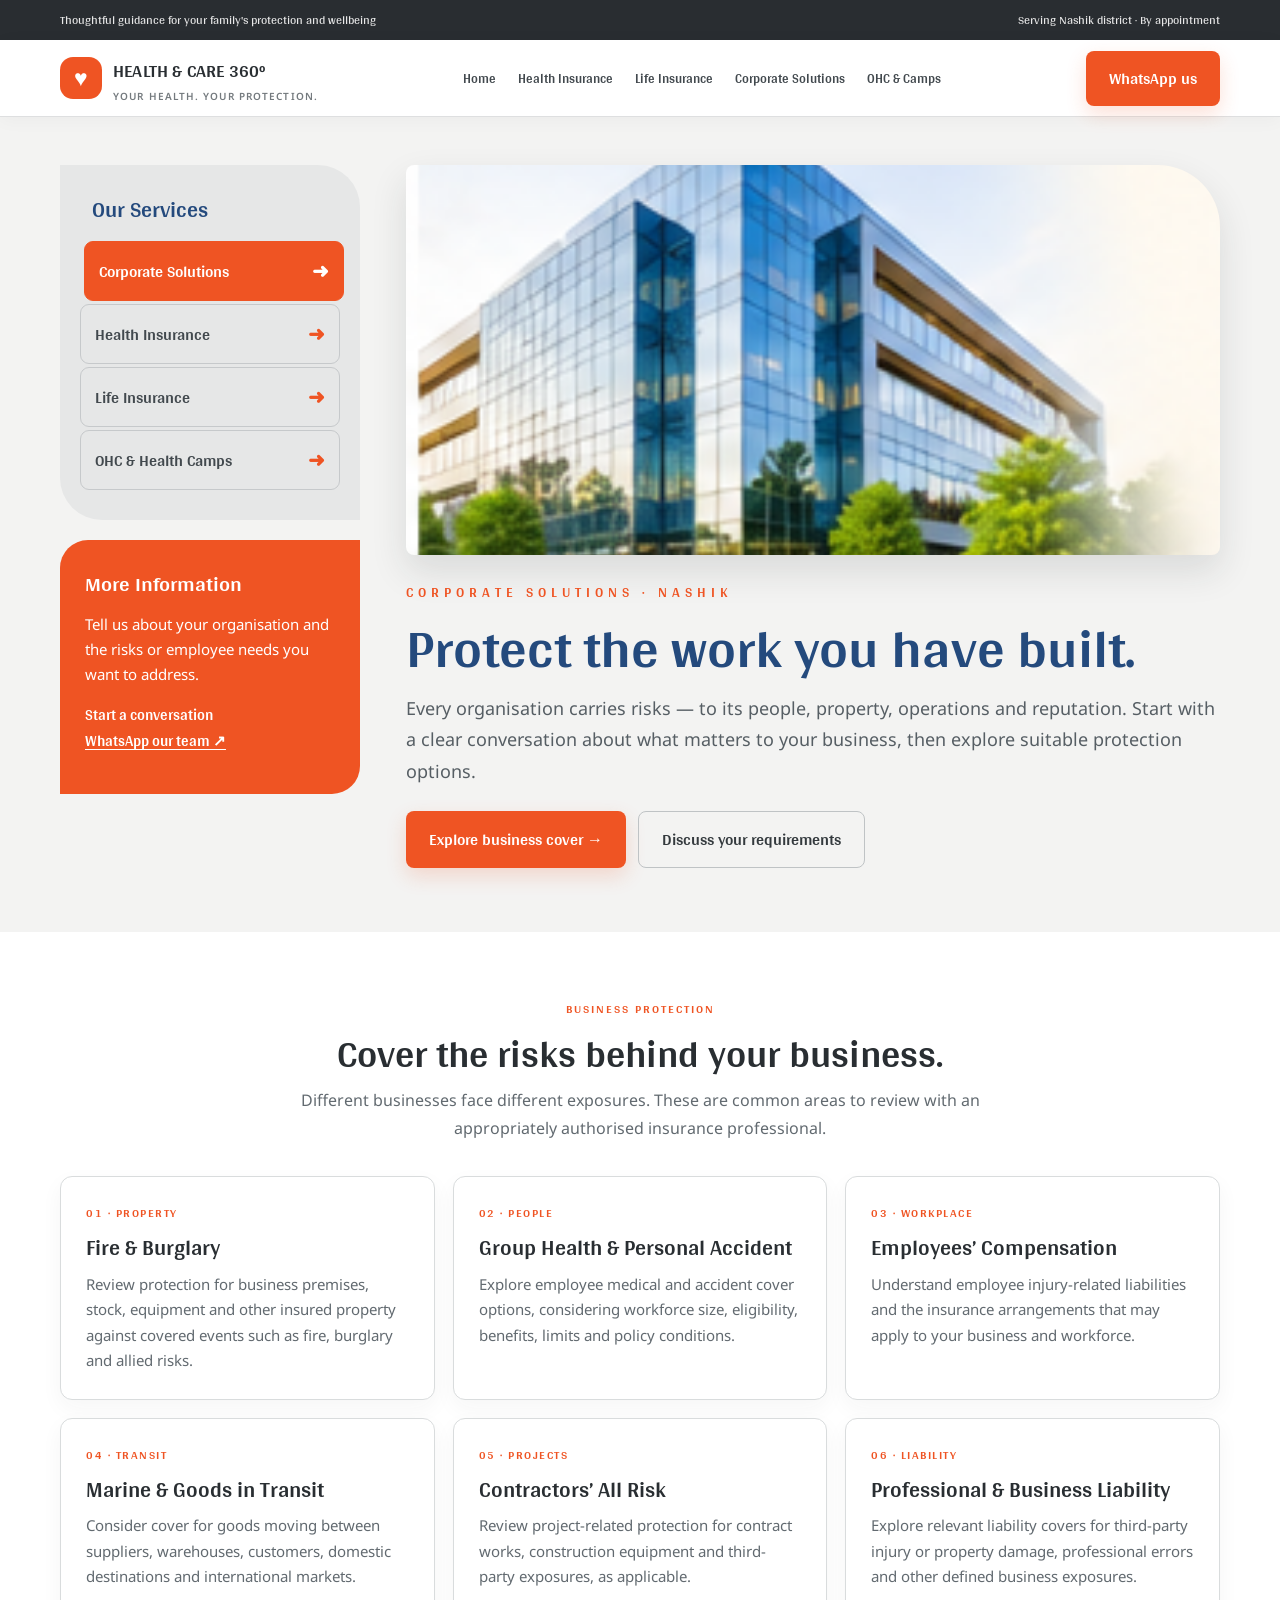
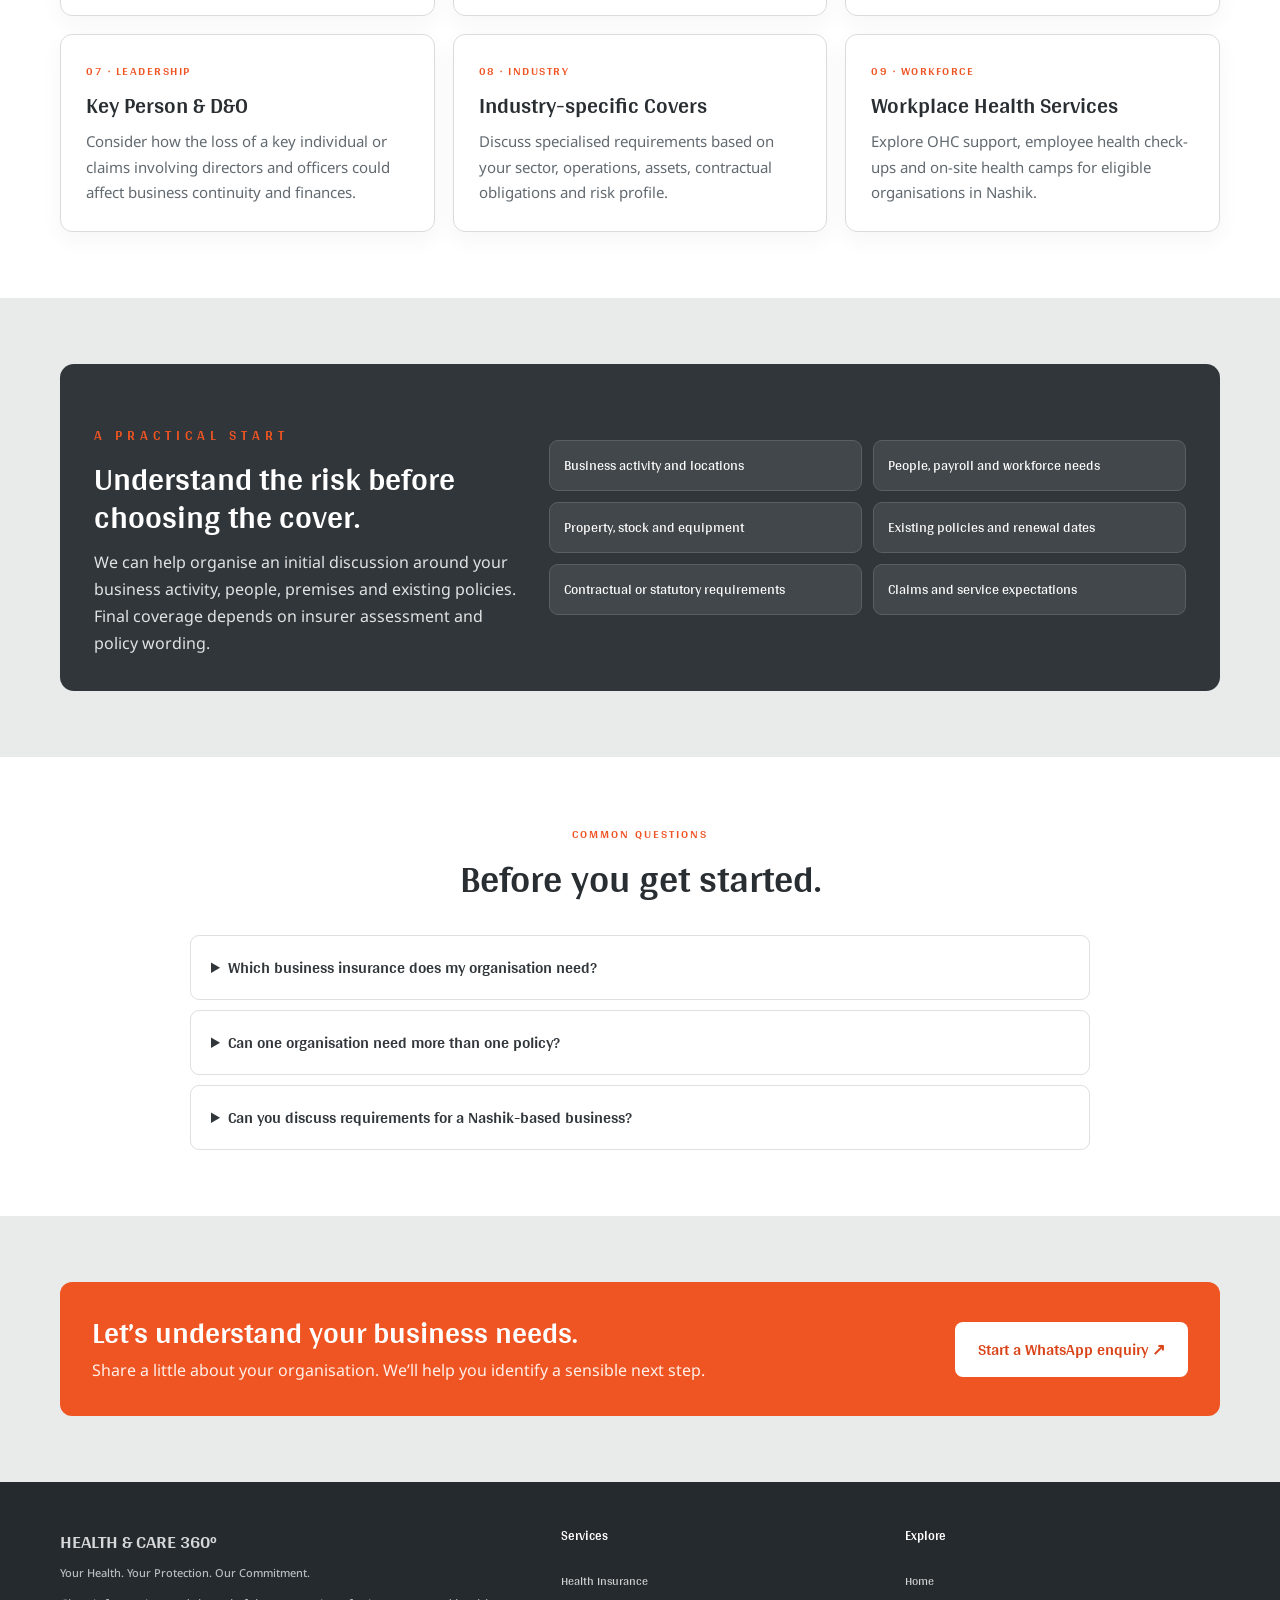
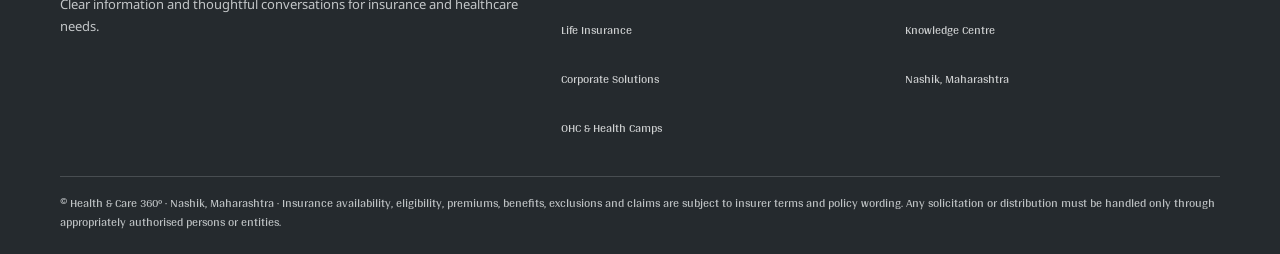
==== corporate-solutions.html @ 6a8e5a89 "orange_grey_with_corporate_life_pages" ====
<!doctype html><html lang="en"><head><meta charset="utf-8"><meta name="viewport" content="width=device-width,initial-scale=1"><meta name="theme-color" content="#ef5423"><meta name="description" content="Clear insurance guidance in Nashik from Health & Care 360°."><title>Corporate Solutions | Health & Care 360° Nashik</title>
<link rel="preconnect" href="https://fonts.googleapis.com"><link rel="preconnect" href="https://fonts.gstatic.com" crossorigin><link href="https://fonts.googleapis.com/css2?family=Arya:wght@400;700&family=Noto+Sans:wght@400;500;600;700&family=Noto+Sans+Devanagari:wght@400;500;600;700&display=swap" rel="stylesheet"><link rel="stylesheet" href="sample1.css"><link rel="stylesheet" href="typography.css"><link rel="stylesheet" href="brand-refresh.css"><link rel="stylesheet" href="service-pages.css"></head><body class="service-page">
<div class="topbar"><div class="wrap"><span>Thoughtful guidance for your family's protection and wellbeing</span><span>Serving Nashik district · By appointment</span></div></div>
<header><div class="wrap nav"><a class="brand" href="index.html"><span class="logo">♥</span><span>HEALTH &amp; CARE 360°<small>YOUR HEALTH. YOUR PROTECTION.</small></span></a><nav class="navlinks"><a href="index.html">Home</a><a href="health-insurance.html">Health Insurance</a><a href="life-insurance.html">Life Insurance</a><a href="corporate-solutions.html">Corporate Solutions</a><a href="ohc.html">OHC &amp; Camps</a></nav><div class="navright"><a class="btn primary" href="https://wa.me/919665926095?text=Namaskar%2C%20I%20would%20like%20to%20know%20more%20about%20your%20corporate%20solutions." target="_blank" rel="noopener">WhatsApp us</a></div></div></header>
<main>
<section class="service-hero"><div class="wrap service-layout"><aside class="side-column"><nav class="side-menu"><h2>Our Services</h2><a href="corporate-solutions.html" class="active">Corporate Solutions</a><a href="health-insurance.html">Health Insurance</a><a href="life-insurance.html">Life Insurance</a><a href="ohc.html">OHC &amp; Health Camps</a></nav><div class="side-contact"><h3>More Information</h3><p>Tell us about your organisation and the risks or employee needs you want to address.</p><p><b>Start a conversation</b><br><a href="https://wa.me/919665926095?text=Namaskar%2C%20I%20would%20like%20to%20discuss%20corporate%20insurance%20solutions." target="_blank" rel="noopener">WhatsApp our team ↗</a></p></div></aside>
<div class="service-main"><img class="hero-image" src="assets/corporate-card.png" alt="Business and workplace protection"><div class="service-kicker">CORPORATE SOLUTIONS · NASHIK</div><h1>Protect the work you have built.</h1><p class="service-intro">Every organisation carries risks — to its people, property, operations and reputation. Start with a clear conversation about what matters to your business, then explore suitable protection options.</p><div class="service-actions"><a class="btn primary" href="#solutions">Explore business cover →</a><a class="btn outline" href="https://wa.me/919665926095?text=Namaskar%2C%20I%20would%20like%20to%20discuss%20corporate%20insurance%20for%20my%20organisation." target="_blank" rel="noopener">Discuss your requirements</a></div></div></div></section>
<section class="service-content" id="solutions"><div class="wrap"><div class="content-heading"><div class="kicker">BUSINESS PROTECTION</div><h2>Cover the risks behind your business.</h2><p>Different businesses face different exposures. These are common areas to review with an appropriately authorised insurance professional.</p></div><div class="detail-grid">
<article class="detail-card"><div class="no">01 · PROPERTY</div><h3>Fire &amp; Burglary</h3><p>Review protection for business premises, stock, equipment and other insured property against covered events such as fire, burglary and allied risks.</p></article>
<article class="detail-card"><div class="no">02 · PEOPLE</div><h3>Group Health &amp; Personal Accident</h3><p>Explore employee medical and accident cover options, considering workforce size, eligibility, benefits, limits and policy conditions.</p></article>
<article class="detail-card"><div class="no">03 · WORKPLACE</div><h3>Employees’ Compensation</h3><p>Understand employee injury-related liabilities and the insurance arrangements that may apply to your business and workforce.</p></article>
<article class="detail-card"><div class="no">04 · TRANSIT</div><h3>Marine &amp; Goods in Transit</h3><p>Consider cover for goods moving between suppliers, warehouses, customers, domestic destinations and international markets.</p></article>
<article class="detail-card"><div class="no">05 · PROJECTS</div><h3>Contractors’ All Risk</h3><p>Review project-related protection for contract works, construction equipment and third-party exposures, as applicable.</p></article>
<article class="detail-card"><div class="no">06 · LIABILITY</div><h3>Professional &amp; Business Liability</h3><p>Explore relevant liability covers for third-party injury or property damage, professional errors and other defined business exposures.</p></article>
<article class="detail-card"><div class="no">07 · LEADERSHIP</div><h3>Key Person &amp; D&amp;O</h3><p>Consider how the loss of a key individual or claims involving directors and officers could affect business continuity and finances.</p></article>
<article class="detail-card"><div class="no">08 · INDUSTRY</div><h3>Industry-specific Covers</h3><p>Discuss specialised requirements based on your sector, operations, assets, contractual obligations and risk profile.</p></article>
<article class="detail-card"><div class="no">09 · WORKFORCE</div><h3>Workplace Health Services</h3><p>Explore OHC support, employee health check-ups and on-site health camps for eligible organisations in Nashik.</p></article>
</div></div></section>
<section class="service-content grey"><div class="wrap"><div class="feature-band"><div><div class="service-kicker">A PRACTICAL START</div><h2>Understand the risk before choosing the cover.</h2><p>We can help organise an initial discussion around your business activity, people, premises and existing policies. Final coverage depends on insurer assessment and policy wording.</p></div><div class="feature-list"><span>Business activity and locations</span><span>People, payroll and workforce needs</span><span>Property, stock and equipment</span><span>Existing policies and renewal dates</span><span>Contractual or statutory requirements</span><span>Claims and service expectations</span></div></div></div></section>
<section class="service-content"><div class="wrap"><div class="content-heading"><div class="kicker">COMMON QUESTIONS</div><h2>Before you get started.</h2></div><div class="faq"><details><summary>Which business insurance does my organisation need?</summary><p>It depends on your sector, operations, assets, workforce, contracts and risk exposures. A needs discussion can help identify what should be reviewed; the insurer determines terms and acceptance.</p></details><details><summary>Can one organisation need more than one policy?</summary><p>Yes. Property, employee, transit, project and liability exposures are different. The appropriate combination depends on the organisation and the terms available from insurers.</p></details><details><summary>Can you discuss requirements for a Nashik-based business?</summary><p>Yes. Enquiries from businesses in Nashik district are welcome. Any service, placement or support will be subject to authorisation, insurer arrangements and availability.</p></details></div></div></section>
<section class="service-content grey"><div class="wrap"><div class="bottom-cta"><div><h2>Let’s understand your business needs.</h2><p>Share a little about your organisation. We’ll help you identify a sensible next step.</p></div><a class="btn" href="https://wa.me/919665926095?text=Namaskar%2C%20I%20would%20like%20to%20discuss%20corporate%20insurance%20solutions%20for%20my%20business." target="_blank" rel="noopener">Start a WhatsApp enquiry ↗</a></div></div></section>
</main><footer><div class="wrap"><div class="footergrid"><div><div class="footerbrand">HEALTH &amp; CARE 360°<small>Your Health. Your Protection. Our Commitment.</small></div><p style="font-size:13px;color:#c3c6c8;line-height:1.7">Clear information and thoughtful conversations for insurance and healthcare needs.</p></div><div class="footercol"><b>Services</b><a href="health-insurance.html">Health Insurance</a><a href="life-insurance.html">Life Insurance</a><a href="corporate-solutions.html">Corporate Solutions</a><a href="ohc.html">OHC &amp; Health Camps</a></div><div class="footercol"><b>Explore</b><a href="index.html">Home</a><a href="index.html#knowledge">Knowledge Centre</a><span>Nashik, Maharashtra</span></div></div><div class="disclaimer">© Health &amp; Care 360° · Nashik, Maharashtra · Insurance availability, eligibility, premiums, benefits, exclusions and claims are subject to insurer terms and policy wording. Any solicitation or distribution must be handled only through appropriately authorised persons or entities.</div></div></footer></body></html>
---- sample1.css ----
:root{--navy:#102b46;--navy2:#173d5b;--teal:#0c8d91;--mint:#e8f5f2;--ink:#203244;--muted:#647586;--paper:#f5f8fa;--line:#e2e9ee;--white:#fff;--gold:#e6b85c;--shadow:0 16px 45px rgba(16,43,70,.10)}
*{box-sizing:border-box}html{scroll-behavior:smooth}body{margin:0;font-family:Inter,ui-sans-serif,system-ui,-apple-system,"Segoe UI",Arial,sans-serif;color:var(--ink);background:#fff}button,a{font:inherit}a{color:inherit;text-decoration:none}.hidden{display:none!important}
.wrap{width:min(1160px,calc(100% - 40px));margin:auto}
.topbar{background:var(--navy);color:#dce9ef;font-size:12px;padding:9px 0}.topbar .wrap{display:flex;justify-content:space-between;gap:14px;flex-wrap:wrap}
header{background:#fff;position:sticky;top:0;z-index:20;border-bottom:1px solid var(--line)}.nav{height:76px;display:flex;align-items:center;justify-content:space-between;gap:20px}
.brand{display:flex;align-items:center;gap:11px;font-weight:850;letter-spacing:.2px;color:var(--navy);font-size:18px}.logo{width:42px;height:42px;border-radius:13px;background:var(--navy);display:grid;place-items:center;color:#fff;font-size:23px}.brand span small{display:block;color:var(--muted);font-size:10px;font-weight:600;letter-spacing:1.1px;margin-top:2px}
.navlinks{display:flex;align-items:center;gap:25px;font-size:13px;font-weight:650;color:#415568}.navlinks a:hover{color:var(--teal)}.navright{display:flex;align-items:center;gap:10px}
.langselect{border:1px solid var(--line);border-radius:10px;padding:9px 10px;background:#fff;color:var(--navy);font-weight:700;font-size:12px}
.btn{border:0;border-radius:11px;padding:12px 18px;font-weight:750;cursor:pointer;display:inline-flex;align-items:center;justify-content:center;gap:8px;transition:.2s}.btn:hover{transform:translateY(-1px)}.primary{background:var(--teal);color:#fff;box-shadow:0 8px 18px rgba(12,141,145,.2)}.darkbtn{background:var(--navy);color:#fff}.outline{border:1px solid #cbd8df;color:var(--navy);background:#fff}
.mobilemenu{display:none;background:none;border:0;font-size:25px;color:var(--navy)}
.hero{background:linear-gradient(115deg,#102b46 0%,#173d5b 62%,#0c777d 100%);color:#fff;overflow:hidden;position:relative}
.hero:after{content:"";position:absolute;width:510px;height:510px;border:1px solid rgba(255,255,255,.12);border-radius:50%;right:-100px;top:-190px;box-shadow:0 0 0 55px rgba(255,255,255,.035),0 0 0 110px rgba(255,255,255,.025)}
.hero-inner{padding:76px 0 72px;display:grid;grid-template-columns:1.1fr .9fr;align-items:center;gap:54px;position:relative;z-index:1}
.eyebrow{font-size:11px;letter-spacing:2px;text-transform:uppercase;color:#9ce0d9;font-weight:800;display:flex;align-items:center;gap:9px}.eyebrow:before{content:"";width:26px;height:2px;background:var(--gold)}
h1{font-size:clamp(38px,5vw,62px);line-height:1.07;letter-spacing:-1.8px;margin:20px 0 18px;max-width:690px}.hero p{color:#d5e4eb;line-height:1.7;font-size:17px;max-width:570px;margin:0 0 27px}.hero-actions{display:flex;gap:12px;flex-wrap:wrap}.hero .outline{background:transparent;border-color:#8aa7b6;color:#fff}
.hero-note{display:flex;align-items:center;gap:20px;margin-top:30px;color:#c2d5df;font-size:12px}.hero-note span{display:flex;align-items:center;gap:7px}.check{color:#9ce0d9;font-weight:900}
.visual{min-height:365px;position:relative;display:grid;place-items:center}.orbit{width:320px;height:320px;border-radius:50%;border:1px solid rgba(255,255,255,.22);display:grid;place-items:center;position:relative}.orbit:before,.orbit:after{content:"";position:absolute;border:1px solid rgba(255,255,255,.13);border-radius:50%}.orbit:before{inset:28px}.orbit:after{inset:62px}
.center-heart{width:150px;height:150px;border-radius:42px;background:rgba(255,255,255,.12);backdrop-filter:blur(10px);border:1px solid rgba(255,255,255,.25);display:grid;place-items:center;font-size:67px;box-shadow:0 20px 55px rgba(0,0,0,.16)}
.float-card{position:absolute;background:#fff;color:var(--navy);padding:14px 16px;border-radius:15px;box-shadow:0 15px 35px rgba(0,0,0,.18);min-width:165px}.float-card b{display:block;font-size:13px}.float-card small{color:var(--muted);font-size:11px}.float-card.one{top:25px;right:-5px}.float-card.two{bottom:25px;left:-5px}.mini-icon{display:inline-grid;place-items:center;width:29px;height:29px;background:var(--mint);border-radius:9px;margin-right:7px;color:var(--teal)}
.truststrip{background:#fff;border-bottom:1px solid var(--line)}.trustitems{display:grid;grid-template-columns:repeat(4,1fr);padding:20px 0;gap:18px}.trustitem{display:flex;gap:11px;align-items:center;justify-content:center;color:#536779;font-size:12px;font-weight:700}.trustitem strong{font-size:20px;color:var(--teal)}
section{padding:76px 0}.section-head{text-align:center;max-width:700px;margin:0 auto 38px}.kicker{color:var(--teal);font-size:11px;font-weight:850;letter-spacing:1.8px;text-transform:uppercase}.section-head h2{font-size:clamp(28px,3.4vw,40px);letter-spacing:-1px;color:var(--navy);margin:12px 0}.section-head p{color:var(--muted);line-height:1.7;margin:0}
.paths{display:grid;grid-template-columns:1fr 1fr;gap:22px}.path-card{border:1px solid var(--line);border-radius:22px;overflow:hidden;background:#fff;box-shadow:var(--shadow);transition:.25s}.path-card:hover{transform:translateY(-4px)}.path-top{padding:29px 30px 25px;min-height:235px;position:relative;overflow:hidden}.path-top.family{background:linear-gradient(135deg,#e7f4f1,#f6fbfa)}.path-top.corporate{background:linear-gradient(135deg,#eaf0f7,#f7f9fc)}.path-symbol{font-size:36px;margin-bottom:22px}.path-top h3{font-size:25px;color:var(--navy);margin:0 0 9px}.path-top p{max-width:430px;color:#536779;line-height:1.6;margin:0;font-size:14px}.path-top .orb{position:absolute;right:-28px;bottom:-70px;width:200px;height:200px;border-radius:50%;border:1px solid rgba(12,141,145,.17);box-shadow:0 0 0 25px rgba(12,141,145,.045),0 0 0 50px rgba(12,141,145,.035)}
.path-bottom{padding:22px 30px 26px}.service-pills{display:flex;flex-wrap:wrap;gap:8px;margin-bottom:18px}.pill{background:#f1f5f7;border-radius:30px;padding:8px 11px;font-size:11px;color:#40576a;font-weight:700}.textlink{color:var(--teal);font-weight:800;font-size:13px;display:inline-flex;gap:8px;align-items:center}
.grid3{display:grid;grid-template-columns:repeat(3,1fr);gap:18px}.service{border:1px solid var(--line);border-radius:17px;padding:24px;background:#fff;transition:.2s}.service:hover{box-shadow:var(--shadow);border-color:#b6d9d6}.service-icon{width:45px;height:45px;border-radius:13px;background:var(--mint);display:grid;place-items:center;font-size:22px;margin-bottom:17px}.service h3{margin:0 0 8px;color:var(--navy);font-size:17px}.service p{font-size:13px;color:var(--muted);line-height:1.65;margin:0 0 14px}
.soft{background:var(--paper)}.knowledge-layout{display:grid;grid-template-columns:.8fr 1.2fr;gap:42px;align-items:center}.knowledge-copy h2{font-size:36px;line-height:1.13;color:var(--navy);margin:13px 0}.knowledge-copy p{color:var(--muted);line-height:1.7;font-size:14px}.article-list{display:grid;gap:12px}.article{display:flex;align-items:center;gap:16px;padding:17px;border:1px solid var(--line);border-radius:15px;background:#fff}.article-icon{width:48px;height:48px;flex:0 0 48px;border-radius:13px;background:var(--mint);display:grid;place-items:center;font-size:22px}.article b{display:block;color:var(--navy);font-size:14px;margin-bottom:4px}.article small{color:var(--muted);font-size:12px}
.steps{display:grid;grid-template-columns:repeat(3,1fr);gap:18px}.step{padding:26px;border-radius:17px;background:#fff;border:1px solid var(--line)}.stepnum{font-size:12px;color:var(--teal);font-weight:900;letter-spacing:1px}.step h3{font-size:17px;color:var(--navy);margin:12px 0 7px}.step p{font-size:13px;color:var(--muted);line-height:1.6;margin:0}
.cta{background:var(--navy);color:#fff;border-radius:24px;padding:42px;display:flex;justify-content:space-between;align-items:center;gap:24px}.cta h2{font-size:29px;margin:0 0 8px}.cta p{color:#c8d8e0;margin:0;font-size:14px}
footer{background:#0b2136;color:#d8e5eb;padding:46px 0 24px}.footergrid{display:grid;grid-template-columns:1.4fr 1fr 1fr;gap:35px}.footerbrand{font-size:19px;font-weight:850}.footerbrand small{display:block;color:#9eb3c0;font-size:11px;font-weight:500;margin-top:7px}.footercol b{display:block;color:#fff;font-size:13px;margin-bottom:14px}.footercol a,.footercol span{display:block;color:#b4c6d0;font-size:12px;margin:9px 0}.disclaimer{border-top:1px solid rgba(255,255,255,.12);margin-top:32px;padding-top:18px;color:#9fb3bf;font-size:10px;line-height:1.6}
.whatsapp{position:fixed;right:22px;bottom:22px;z-index:30;background:#1fae68;color:#fff;border-radius:50px;padding:14px 19px;font-size:13px;font-weight:850;box-shadow:0 10px 30px rgba(0,0,0,.2);display:flex;gap:9px;align-items:center}
#languageScreen{min-height:100vh;background:radial-gradient(circle at 80% 10%,#1c5268 0,#102b46 45%,#0b2136 100%);display:grid;place-items:center;padding:28px;color:#fff}
.language-box{width:min(920px,100%);text-align:center}.language-brand{font-weight:900;font-size:20px;letter-spacing:.4px}.language-mark{width:58px;height:58px;margin:0 auto 17px;border-radius:18px;background:var(--teal);display:grid;place-items:center;font-size:29px}.language-box h1{font-size:clamp(31px,5vw,49px);margin:25px auto 12px;letter-spacing:-1px}.language-box>p{color:#c4d8e2;margin:0 auto 35px;line-height:1.6}.language-options{display:grid;grid-template-columns:repeat(3,1fr);gap:16px}.language-card{background:#fff;color:var(--navy);border:2px solid transparent;border-radius:20px;padding:28px 18px;cursor:pointer;transition:.2s;box-shadow:0 18px 35px rgba(0,0,0,.16)}.language-card:hover{transform:translateY(-5px);border-color:#7ed0c8}.language-card .native{font-size:27px;font-weight:850;display:block;margin-bottom:8px}.language-card .english{font-size:14px;color:#607486}.language-card .short{display:inline-block;margin-top:17px;border-radius:30px;padding:6px 13px;background:var(--mint);color:var(--teal);font-size:10px;font-weight:900;letter-spacing:1px}
#site{display:none}.langwelcome{font-size:12px;color:#b5d0d9}.language-switch{cursor:pointer}
@media(max-width:850px){.navlinks{display:none}.mobilemenu{display:block}.navright .primary{display:none}.hero-inner{grid-template-columns:1fr;padding:58px 0 55px}.visual{min-height:285px}.orbit{width:260px;height:260px}.center-heart{width:125px;height:125px;font-size:55px}.float-card.one{right:0}.float-card.two{left:0}.trustitems{grid-template-columns:repeat(2,1fr)}.knowledge-layout{grid-template-columns:1fr;gap:25px}.footergrid{grid-template-columns:1fr 1fr}.footergrid>div:first-child{grid-column:1/-1}}
@media(max-width:600px){.wrap{width:min(100% - 30px,1160px)}.topbar .wrap{justify-content:center}.topbar .wrap span:last-child{display:none}.nav{height:66px}.brand{font-size:15px}.logo{width:37px;height:37px}.navright{gap:5px}.langselect{font-size:11px;padding:8px 7px}.hero-inner{padding:48px 0 38px;gap:12px}.hero h1{font-size:39px}.hero p{font-size:15px}.hero-note{gap:12px;flex-wrap:wrap}.visual{min-height:245px}.orbit{width:220px;height:220px}.center-heart{width:105px;height:105px;font-size:45px;border-radius:30px}.float-card{min-width:140px;padding:10px 12px}.float-card.one{top:6px}.float-card.two{bottom:5px}.trustitems{padding:15px 0;gap:14px}.trustitem{justify-content:flex-start;font-size:10px}.trustitem strong{font-size:17px}section{padding:55px 0}.section-head{margin-bottom:27px}.paths,.grid3,.steps{grid-template-columns:1fr}.path-top{min-height:205px;padding:24px}.path-bottom{padding:19px 24px}.knowledge-copy h2{font-size:30px}.article{padding:14px}.cta{padding:27px 23px;display:block}.cta .btn{margin-top:20px;width:100%}.footergrid{grid-template-columns:1fr;gap:24px}.footergrid>div:first-child{grid-column:auto}.language-options{grid-template-columns:1fr;gap:11px}.language-card{display:flex;align-items:center;text-align:left;gap:15px;padding:17px 20px}.language-card .native{font-size:21px;min-width:100px;margin:0}.language-card .english{flex:1}.language-card .short{margin:0}.language-box h1{margin-top:19px}.language-box>p{margin-bottom:22px}.whatsapp{right:13px;bottom:13px;padding:12px 15px}}

/* Visual refinement: calmer palette, stronger multilingual typography and photo-led hero */
:root{--navy:#17364b;--navy2:#244d5c;--teal:#168b83;--mint:#e8f4ef;--ink:#263d49;--muted:#687d83;--paper:#f5f8f5;--line:#e1ebe6;--gold:#c8a86b;--shadow:0 14px 38px rgba(23,54,75,.08)}
body{font-family:"Noto Sans Devanagari","Nirmala UI","Mangal","Segoe UI",Arial,sans-serif;letter-spacing:0}
.hero{background:linear-gradient(110deg,#f3faf7 0%,#edf7f5 54%,#e3f2ee 100%);color:var(--navy)}
.hero:after{border-color:rgba(22,139,131,.09);box-shadow:0 0 0 55px rgba(22,139,131,.025),0 0 0 110px rgba(22,139,131,.018)}
.hero p{color:#526c72}
.hero .outline{background:#fff;border-color:#b9d4ce;color:var(--navy)}
.hero-note{color:#567078}
.eyebrow{color:#168b83}
h1{line-height:1.22;letter-spacing:-.6px;font-weight:800}
.hero h1{font-size:clamp(36px,4.1vw,54px);line-height:1.24;max-width:650px}
.hero p{line-height:1.8}
.visual{min-height:390px;display:block;overflow:visible}
.visual-photo{position:absolute;inset:12px 0 12px 8px;width:calc(100% - 8px);height:calc(100% - 24px);object-fit:cover;object-position:center;border-radius:34px 120px 34px 120px;box-shadow:0 24px 60px rgba(23,54,75,.14)}
.visual:after{content:"";position:absolute;inset:12px 0 12px 8px;border-radius:34px 120px 34px 120px;background:linear-gradient(90deg,rgba(12,55,65,.02),rgba(12,55,65,.12));pointer-events:none}
.float-card{z-index:2}.float-card.one{top:35px;right:-18px}.float-card.two{bottom:32px;left:-18px}
.language-options{grid-template-columns:repeat(3,1fr)}
.language-card{border:1px solid #e2ece7;box-shadow:0 14px 32px rgba(0,0,0,.12)}
.language-card:hover{border-color:#72b9ad}
.language-card .native{font-family:"Noto Sans Devanagari","Nirmala UI","Mangal","Segoe UI",sans-serif;line-height:1.45}
.langselect{font-family:"Noto Sans Devanagari","Nirmala UI","Mangal","Segoe UI",sans-serif}
[data-i],.language-box{line-height:1.55}
html:lang(mr) #site h1,html:lang(hi) #site h1{line-height:1.38;letter-spacing:0;font-size:clamp(34px,4.2vw,55px)}
html:lang(mr) #site .hero p,html:lang(hi) #site .hero p{line-height:1.9}
.path-top.family{background:linear-gradient(135deg,#e8f5ef,#f7fbf8)}.path-top.corporate{background:linear-gradient(135deg,#eaf3f8,#f8fbfc)}
.primary{background:#168b83;box-shadow:0 8px 18px rgba(22,139,131,.16)}
@media(max-width:850px){.visual{min-height:300px}.visual-photo{inset:0;width:100%;height:100%;border-radius:26px 80px 26px 80px}.float-card.one{right:0}.float-card.two{left:0}}
@media(max-width:600px){.hero h1{font-size:36px;line-height:1.3}.visual{min-height:250px}.visual-photo{border-radius:22px 60px 22px 60px}.float-card.one{top:4px}.float-card.two{bottom:4px}.language-options{grid-template-columns:1fr}.language-card{display:flex;align-items:center;text-align:left;gap:15px;padding:17px 20px}.language-card .native{font-size:21px;min-width:100px;margin:0}.language-card .english{flex:1}.language-card .short{margin:0}}

/* Photo-led visual refresh: all images are stored locally; no image CDN is used. */
:root{--navy:#17364b;--navy2:#285365;--teal:#168b83;--mint:#e8f4ef;--ink:#263d49;--muted:#687d83;--paper:#f6faf7;--line:#e1ebe6;--shadow:0 16px 42px rgba(23,54,75,.09)}
body{font-family:"Noto Sans Devanagari","Nirmala UI","Mangal","Segoe UI",Arial,sans-serif;letter-spacing:0}
.hero{background:linear-gradient(110deg,#f3faf7 0%,#edf7f5 54%,#e3f2ee 100%);color:var(--navy)}
.hero:after{border-color:rgba(22,139,131,.08);box-shadow:0 0 0 55px rgba(22,139,131,.02),0 0 0 110px rgba(22,139,131,.015)}
.hero p{color:#526c72;line-height:1.8}.hero .outline{background:#fff;border-color:#b9d4ce;color:var(--navy)}
h1{line-height:1.24;letter-spacing:-.5px;font-weight:800}.hero h1{font-size:clamp(35px,4vw,53px);line-height:1.28;max-width:650px}
.visual{min-height:390px;display:block;overflow:visible}.visual-photo{position:absolute;inset:12px 0 12px 8px;width:calc(100% - 8px);height:calc(100% - 24px);object-fit:cover;object-position:center;border-radius:34px 110px 34px 110px;box-shadow:0 24px 60px rgba(23,54,75,.14)}
.visual:after{content:"";position:absolute;inset:12px 0 12px 8px;border-radius:34px 110px 34px 110px;background:linear-gradient(90deg,rgba(12,55,65,.01),rgba(12,55,65,.08));pointer-events:none}
.float-card{z-index:2}.float-card.one{top:30px;right:-14px}.float-card.two{bottom:30px;left:-14px}
.path-photo-card{display:flex;align-items:stretch;gap:0;padding:0;min-height:220px;background:#edf7f2!important}
.path-photo-card>img{width:39%;min-height:220px;object-fit:cover;display:block;flex:0 0 39%}
.path-photo-card .path-copy{padding:25px 24px;align-self:center;position:relative;z-index:1}
.path-photo-card .path-symbol{font-size:27px;margin:0 0 10px}.path-photo-card h3{font-size:21px}.path-photo-card p{font-size:13px;line-height:1.6}
.path-photo-card.corporate{background:#edf4f8!important}
.service{border-radius:18px;box-shadow:0 5px 18px rgba(23,54,75,.035)}.service-icon{background:#e8f4ef;color:#168b83}
.primary{background:#168b83;box-shadow:0 8px 18px rgba(22,139,131,.16)}
.language-options{grid-template-columns:repeat(3,1fr)}.language-card{border:1px solid #e2ece7;box-shadow:0 14px 32px rgba(0,0,0,.12)}
.language-card .native{font-family:"Noto Sans Devanagari","Nirmala UI","Mangal","Segoe UI",sans-serif;line-height:1.5}
.langselect{font-family:"Noto Sans Devanagari","Nirmala UI","Mangal","Segoe UI",sans-serif}
[data-i],.language-box{line-height:1.6}html:lang(mr) #site h1,html:lang(hi) #site h1{line-height:1.4;letter-spacing:0;font-size:clamp(33px,4vw,51px)}html:lang(mr) #site .hero p,html:lang(hi) #site .hero p{line-height:1.95}
@media(max-width:850px){.hero-inner{gap:28px}.visual{min-height:300px}.visual-photo{inset:0;width:100%;height:100%;border-radius:26px 75px 26px 75px}.path-photo-card>img{min-height:210px}.float-card.one{right:0}.float-card.two{left:0}}
@media(max-width:600px){.hero-inner{padding:42px 0 35px;gap:18px}.hero h1{font-size:34px;line-height:1.38}.visual{min-height:245px}.visual-photo{border-radius:22px 58px 22px 58px}.float-card{min-width:130px}.float-card.one{top:3px}.float-card.two{bottom:3px}.path-photo-card{display:block}.path-photo-card>img{width:100%;height:155px;min-height:0;object-position:center 42%}.path-photo-card .path-copy{padding:19px 21px 22px}.path-photo-card .path-symbol{margin-bottom:7px}.path-photo-card h3{font-size:20px}.language-options{grid-template-columns:1fr}.language-card{display:flex;align-items:center;text-align:left;gap:15px;padding:17px 20px}.language-card .native{font-size:21px;min-width:100px;margin:0}.language-card .english{flex:1}.language-card .short{margin:0}}


/* SAMPLE 1 — minimal, elegant, forest-green direction */
:root{--navy:#064b39;--navy2:#0c604a;--teal:#075b43;--mint:#eaf5ef;--ink:#173d32;--muted:#63776e;--paper:#f7faf8;--line:#e3ece6;--gold:#c5a56b;--shadow:0 12px 34px rgba(9,66,48,.07)}
body{font-family:Arial,"Segoe UI",sans-serif;color:var(--ink);background:#fff}
.topbar{background:#073f31}
header{border-bottom:1px solid #edf1ed}
.brand{color:#064b39}.logo{background:#075b43}
.navlinks{font-weight:500;color:#425d52}
.btn{border-radius:999px;padding:13px 23px;font-weight:650;box-shadow:none}
.primary,.darkbtn{background:#064b39;box-shadow:none}
.outline{border-color:#9cb7a9;color:#064b39}
.hero{background:#f1faf6;color:#064b39}
.hero:after{display:none}
.hero-inner{padding:82px 0 84px;grid-template-columns:1.08fr .92fr;gap:72px}
.eyebrow{color:#397e65;letter-spacing:1.2px}
.eyebrow:before{background:#9bbda9}
.hero h1{font-size:clamp(40px,4.5vw,61px);line-height:1.16;letter-spacing:-1.5px;font-weight:700;max-width:570px}
.hero p{font-size:16px;line-height:1.8;color:#536d61;max-width:520px}
.hero .outline{background:transparent;border-color:#8ba99a;color:#064b39}
.hero-note{color:#597469;font-size:12px}
.visual{min-height:370px}
.visual-photo{inset:0 8px 0 0;width:calc(100% - 8px);height:100%;border-radius:2px 82px 2px 82px;box-shadow:none;object-position:center}
.visual:after{inset:0 8px 0 0;border-radius:2px 82px 2px 82px;background:linear-gradient(0deg,rgba(3,53,38,.08),transparent 40%)}
.float-card{border:1px solid #e6eee8;box-shadow:0 9px 24px rgba(9,66,48,.08);border-radius:8px}
.float-card.one{right:-22px;top:28px}.float-card.two{left:-22px;bottom:28px}
.truststrip{border-color:#e9efeb}
.trustitem strong{color:#43856a}
section{padding:82px 0}
.section-head h2{font-weight:650;letter-spacing:-.7px;color:#064b39}
.kicker{color:#43856a;letter-spacing:1.3px}
.path-card{border-radius:8px;box-shadow:none}
.path-top{border-radius:0;min-height:220px}
.path-top.family{background:#eff8f3}.path-top.corporate{background:#f1f7f5}
.path-photo-card>img{filter:saturate(.82)}
.path-bottom{padding:22px 25px}
.pill{border-radius:4px;background:#f0f5f1}
.textlink{color:#075b43}
.service{border-radius:8px;box-shadow:none}
.service:hover{box-shadow:0 10px 28px rgba(9,66,48,.08);transform:translateY(-3px)}
.service-icon,.article-icon{border-radius:8px;background:#eaf5ef;color:#075b43}
.soft{background:#f7faf8}
.article{border-radius:8px;box-shadow:none}
.step{border-radius:8px}
.cta{background:#064b39;border-radius:8px}
footer{background:#073f31}
.whatsapp{border-radius:8px;background:#075b43}
#languageScreen{background:#f1faf6;color:#064b39}
.language-mark{background:#075b43;border-radius:8px}
.language-box>p{color:#60776b}
.language-box h1{color:#064b39;font-size:clamp(30px,4vw,45px);line-height:1.25}
.language-box h1 span{color:#43856a!important}
.language-card{border-radius:8px;color:#064b39;box-shadow:0 8px 22px rgba(9,66,48,.06)}
.language-card .short{border-radius:4px;background:#eaf5ef;color:#075b43}
@media(max-width:850px){.hero-inner{padding:58px 0;gap:34px}.visual{min-height:300px}}
@media(max-width:600px){.hero-inner{padding:45px 0 38px;gap:20px}.hero h1{font-size:37px;line-height:1.28}.visual{min-height:245px}.visual-photo{border-radius:2px 55px 2px 55px}.float-card.one{right:0}.float-card.two{left:0}section{padding:58px 0}}


.sample-variant-link{display:inline-flex;align-items:center;justify-content:center;white-space:nowrap;border:1px solid #9bb7a8;border-radius:999px;padding:10px 15px;margin-right:10px;color:var(--navy);font-size:12px;font-weight:750;text-decoration:none;transition:transform .2s,background .2s}
.sample-variant-link:hover{transform:translateY(-2px);background:rgba(255,255,255,.75)}
.sample-variant-footer{display:inline-flex;margin-top:12px;color:#fff;border:1px solid rgba(255,255,255,.55);border-radius:999px;padding:10px 16px;font-size:12px;font-weight:750;text-decoration:none}
@media(max-width:600px){.sample-variant-link{padding:8px 10px;margin-right:4px;font-size:10px}.navright{gap:5px}}

/* SAMPLE 1 — warm grey, soft sage, low-glare editorial finish */
:root{--navy:#203a35;--navy2:#304b44;--teal:#638b7b;--mint:#e2e8e2;--ink:#303b37;--muted:#68736d;--paper:#e9ebe6;--line:#d4d9d2;--gold:#b99a65;--shadow:0 14px 38px rgba(35,52,45,.08)}
html{background:#e8eae5;scroll-padding-top:90px}
body{background:#e8eae5;color:var(--ink)}
header{background:rgba(238,240,235,.96);backdrop-filter:blur(12px);border-color:#d6dbd4}
.brand,.section-head h2,.knowledge-copy h2,.service h3,.article b,.step h3,.path-top h3{color:#203a35}
.logo{background:#29483e}
.navlinks{color:#53625b}.navlinks a:hover,.textlink{color:#557f6e}
.langselect{background:#e6e9e3;border-color:#d0d7ce;color:#263d35}
.hero{background:linear-gradient(118deg,#dfe4de 0%,#e8ebe5 57%,#d8e2dc 100%);color:#203a35}
.hero:after{border-color:rgba(52,92,73,.12);box-shadow:0 0 0 55px rgba(52,92,73,.035),0 0 0 110px rgba(52,92,73,.025)}
.eyebrow,.kicker{color:#638b76}.eyebrow:before{background:#b99a65}
.hero p{color:#58675f}.hero .outline{background:transparent;border-color:#84988c;color:#29483e}
.primary{background:#557d6c;box-shadow:0 8px 18px rgba(55,92,73,.15)}
.darkbtn{background:#29483e}
.truststrip{background:#e2e6df;border-color:#d2d8d0}.trustitem{color:#5b6961}.trustitem strong{color:#648b77}
section{background:#e8eae5}.soft{background:#dfe3dc}
.path-card,.service,.article,.step{background:#f0f1ec;border-color:#d6dbd4}
.path-top.family{background:linear-gradient(135deg,#dce7df,#e9eee8)}.path-top.corporate{background:linear-gradient(135deg,#dce3e0,#e9ece8)}
.path-top p,.service p,.section-head p,.knowledge-copy p,.step p{color:#626e67}
.path-bottom{background:#f0f1ec}.pill{background:#e2e7e0;color:#50645a}
.service-icon,.article-icon{background:#e0e8e1;color:#557d6c}
.cta{background:linear-gradient(115deg,#29483e,#38584b)}
footer{background:#203a35}
#languageScreen{background:radial-gradient(circle at 78% 10%,#e5e9e2 0,#dfe4dd 54%,#d5ddd5 100%);color:#203a35}
.language-mark{background:#557d6c}.language-box>p{color:#66756b}.language-box h1{color:#203a35}.language-native-line{color:#648775}
.language-card{background:#f0f1ec;color:#203a35;border-color:#d5dcd4;box-shadow:0 12px 28px rgba(38,55,45,.07)}
.language-card .english{color:#65736b}.language-card .short{background:#e1e8e0;color:#557d6c}
.float-card{background:#f1f2ed;color:#29483e}.float-card small{color:#68776e}
.sample-variant-link{border-color:#9eafa2;color:#29483e}.sample-variant-footer{border-color:rgba(255,255,255,.55)}
.btn,.path-card,.service,.article,.step,.language-card,.float-card{transition:transform .32s ease,box-shadow .32s ease,background-color .32s ease,border-color .32s ease}
.path-card:hover,.service:hover,.language-card:hover{transform:translateY(-4px);box-shadow:0 18px 38px rgba(35,52,45,.11)}
@media(max-width:600px){body{background:#e8eae5}.hero{background:linear-gradient(145deg,#dfe4de,#e8ebe5)}}

/* Restrained motion: gentle entrance, no looping or parallax */
@keyframes hc360-rise{from{opacity:0;transform:translateY(16px)}to{opacity:1;transform:translateY(0)}}
.hero-inner>*{animation:hc360-rise .75s cubic-bezier(.2,.7,.2,1) both}.hero-inner>*:nth-child(2){animation-delay:.12s}
.reveal-ready .reveal{opacity:0;transform:translateY(18px);transition:opacity .7s ease,transform .7s cubic-bezier(.2,.7,.2,1)}
.reveal-ready .reveal.is-visible{opacity:1;transform:none}
@media(prefers-reduced-motion:reduce){*,*::before,*::after{scroll-behavior:auto!important;animation-duration:.01ms!important;animation-iteration-count:1!important;transition-duration:.01ms!important}.reveal-ready .reveal{opacity:1;transform:none}}


/* Motion refresh: visible, restrained animations */
@keyframes hc360-fade-up {
  0% { opacity: 0; transform: translateY(26px); }
  100% { opacity: 1; transform: translateY(0); }
}
@keyframes hc360-soft-zoom {
  0% { opacity: 0; transform: scale(.965); }
  100% { opacity: 1; transform: scale(1); }
}
@keyframes hc360-drift {
  0%,100% { transform: translateY(0); }
  50% { transform: translateY(-7px); }
}
/* Language chooser animates on initial load */
.language-box { animation: hc360-fade-up .8s cubic-bezier(.2,.7,.2,1) both; }
.language-card { animation: hc360-fade-up .65s cubic-bezier(.2,.7,.2,1) both; }
.language-card:nth-child(2) { animation-delay: .10s; }
.language-card:nth-child(3) { animation-delay: .20s; }
/* Start the homepage motion only after the visitor chooses a language. */
.site-entered .hero-inner > div:first-child { animation: hc360-fade-up .85s cubic-bezier(.2,.7,.2,1) both; }
.site-entered .visual { animation: hc360-soft-zoom 1s .12s cubic-bezier(.2,.7,.2,1) both; }
.site-entered .float-card.one { animation: hc360-fade-up .7s .55s both; }
.site-entered .float-card.two { animation: hc360-fade-up .7s .72s both; }
.site-entered .hero:after { animation: hc360-soft-zoom 1.3s .2s both; }
/* Scroll-in motion is intentionally clearer than the previous version. */
.reveal-ready .reveal { opacity: 0; transform: translateY(28px); transition: opacity .85s ease, transform .85s cubic-bezier(.2,.7,.2,1); }
.reveal-ready .reveal.is-visible { opacity: 1; transform: none; }
/* Hover motion stays subtle and only applies to pointer devices. */
@media (hover:hover) and (prefers-reduced-motion:no-preference) {
  .service:hover, .path-card:hover, .article:hover { transform: translateY(-6px); }
  .visual-photo { transition: transform .8s cubic-bezier(.2,.7,.2,1); }
  .visual:hover .visual-photo { transform: scale(1.025); }
}
@media(prefers-reduced-motion:reduce) {
  *,*::before,*::after { animation:none!important; transition:none!important; scroll-behavior:auto!important; }
  .reveal-ready .reveal { opacity:1!important; transform:none!important; }
}



/* =========================================================
   MOBILE LAYOUT REPAIR — added after all previous styles
   Fixes narrow-screen header wrapping and hero overlap.
   ========================================================= */
@media (max-width: 760px) {
  .hero-inner {
    display: grid !important;
    grid-template-columns: minmax(0, 1fr) !important;
    align-items: start !important;
    gap: 26px !important;
    padding: 42px 0 38px !important;
  }
  .hero-inner > div:first-child {
    width: 100% !important;
    min-width: 0 !important;
    max-width: none !important;
  }
  .hero h1 {
    max-width: 100% !important;
    width: 100% !important;
    font-size: clamp(32px, 8.1vw, 42px) !important;
    line-height: 1.16 !important;
    letter-spacing: -0.45px !important;
    overflow-wrap: normal !important;
    word-break: normal !important;
    margin: 17px 0 16px !important;
  }
  .hero p {
    max-width: 100% !important;
    font-size: 16px !important;
    line-height: 1.65 !important;
  }
  .hero .visual {
    position: relative !important;
    display: block !important;
    width: 100% !important;
    max-width: 460px !important;
    min-height: 300px !important;
    height: 300px !important;
    margin: 4px auto 0 !important;
    overflow: visible !important;
  }
  .hero .visual-photo {
    position: absolute !important;
    display: block !important;
    inset: 0 !important;
    width: 100% !important;
    height: 100% !important;
    max-width: 100% !important;
    object-fit: cover !important;
    object-position: center 42% !important;
  }
  .hero .visual:after {
    pointer-events: none;
  }
  .hero .float-card {
    position: absolute !important;
    z-index: 2 !important;
    width: auto !important;
    max-width: 72% !important;
    min-width: 0 !important;
    padding: 11px 12px !important;
    font-size: 12px !important;
  }
  .hero .float-card.one {
    top: 12px !important;
    right: 8px !important;
    left: auto !important;
  }
  .hero .float-card.two {
    bottom: 12px !important;
    left: 8px !important;
    right: auto !important;
  }
}

@media (max-width: 600px) {
  .wrap {
    width: calc(100% - 32px) !important;
  }
  .topbar {
    padding: 8px 0 !important;
    font-size: 11px !important;
    line-height: 1.35 !important;
  }
  .topbar .wrap {
    min-height: 0 !important;
    justify-content: center !important;
    text-align: center !important;
  }
  header {
    position: sticky !important;
    top: 0 !important;
    z-index: 50 !important;
  }
  .nav {
    min-height: 68px !important;
    height: auto !important;
    padding: 9px 0 !important;
    gap: 7px !important;
    align-items: center !important;
  }
  .brand {
    flex: 1 1 auto !important;
    min-width: 0 !important;
    width: auto !important;
    gap: 8px !important;
    font-size: 12px !important;
    line-height: 1.1 !important;
    letter-spacing: 0 !important;
    white-space: nowrap !important;
    overflow: hidden !important;
  }
  .brand > span:last-child {
    display: block !important;
    min-width: 0 !important;
    white-space: nowrap !important;
    overflow: hidden !important;
    text-overflow: clip !important;
  }
  .brand .logo {
    flex: 0 0 36px !important;
    width: 36px !important;
    height: 36px !important;
    font-size: 20px !important;
    border-radius: 11px !important;
  }
  .brand span small {
    display: none !important;
  }
  .navright {
    flex: 0 0 auto !important;
    display: flex !important;
    align-items: center !important;
    gap: 6px !important;
    min-width: 0 !important;
  }
  .sample-variant-link {
    display: inline-flex !important;
    padding: 7px 8px !important;
    margin: 0 !important;
    font-size: 10px !important;
    line-height: 1.1 !important;
    white-space: nowrap !important;
  }
  .langselect {
    max-width: 83px !important;
    width: 83px !important;
    min-width: 0 !important;
    padding: 8px 5px !important;
    font-size: 11px !important;
  }
  .mobilemenu {
    display: block !important;
    flex: 0 0 30px !important;
    width: 30px !important;
    padding: 0 !important;
    font-size: 25px !important;
    line-height: 1 !important;
  }
  .hero-inner {
    padding: 34px 0 32px !important;
    gap: 22px !important;
  }
  .hero .eyebrow {
    font-size: 10px !important;
    line-height: 1.5 !important;
    letter-spacing: 1.5px !important;
    max-width: 100% !important;
  }
  .hero h1 {
    font-size: clamp(31px, 8.3vw, 38px) !important;
    line-height: 1.15 !important;
    margin: 17px 0 14px !important;
  }
  .hero p {
    font-size: 15px !important;
    line-height: 1.62 !important;
    margin-bottom: 20px !important;
  }
  .hero-actions {
    gap: 9px !important;
  }
  .hero-actions .btn {
    width: 100% !important;
    justify-content: center !important;
    padding: 13px 15px !important;
  }
  .hero-note {
    margin-top: 18px !important;
    gap: 10px 14px !important;
    line-height: 1.5 !important;
  }
  .hero .visual {
    height: 270px !important;
    min-height: 270px !important;
    max-width: 100% !important;
    margin-top: 0 !important;
  }
  .hero .float-card b {
    font-size: 11px !important;
  }
  .hero .float-card small {
    font-size: 10px !important;
  }
  .whatsapp {
    right: 12px !important;
    bottom: 14px !important;
    padding: 11px 13px !important;
    font-size: 11px !important;
    z-index: 60 !important;
  }
}

@media (max-width: 390px) {
  .sample-variant-link {
    font-size: 9px !important;
    padding: 7px 6px !important;
  }
  .langselect {
    width: 72px !important;
    max-width: 72px !important;
    font-size: 10px !important;
  }
  .brand {
    font-size: 11px !important;
  }
  .brand .logo {
    flex-basis: 33px !important;
    width: 33px !important;
    height: 33px !important;
  }
  .hero h1 {
    font-size: 31px !important;
  }
}



/* WhatsApp enquiry menu */
.wa-widget{position:fixed;right:22px;bottom:22px;z-index:90;display:flex;flex-direction:column;align-items:flex-end;gap:12px}
.wa-widget .whatsapp{position:static;right:auto;bottom:auto;z-index:auto;border:0;cursor:pointer;font:inherit;background:#087b59;color:#fff;border-radius:999px;padding:14px 19px;font-size:13px;font-weight:850;box-shadow:0 10px 30px rgba(0,0,0,.2);display:flex;gap:10px;align-items:center;transition:transform .2s ease,box-shadow .2s ease}
.wa-widget .whatsapp:hover{transform:translateY(-3px);box-shadow:0 14px 34px rgba(0,0,0,.24)}
.wa-icon{font-size:19px;line-height:1}.wa-chevron{font-size:16px;opacity:.8;transition:transform .2s ease}.wa-widget.is-open .wa-chevron{transform:rotate(180deg)}
.wa-panel{width:min(360px,calc(100vw - 28px));background:#fff;color:#203b32;border:1px solid rgba(32,59,50,.13);border-radius:18px;overflow:hidden;box-shadow:0 18px 55px rgba(15,35,27,.25);opacity:0;visibility:hidden;transform:translateY(12px) scale(.98);transform-origin:bottom right;transition:opacity .2s ease,transform .2s ease,visibility .2s ease}
.wa-widget.is-open .wa-panel{opacity:1;visibility:visible;transform:translateY(0) scale(1)}
.wa-panel-head{background:#075b45;color:#fff;padding:16px;display:flex;align-items:center;gap:11px}
.wa-avatar{width:39px;height:39px;border-radius:13px;background:rgba(255,255,255,.15);display:grid;place-items:center;font-size:22px;flex:0 0 39px}
.wa-head-copy{display:flex;flex-direction:column;gap:3px;min-width:0;flex:1}.wa-head-copy strong{font-size:14px;letter-spacing:.1px}.wa-head-copy span{font-size:11px;color:rgba(255,255,255,.8)}
.wa-close{border:0;background:rgba(255,255,255,.12);color:#fff;border-radius:50%;width:30px;height:30px;font-size:22px;line-height:1;cursor:pointer}
.wa-panel-body{padding:15px}.wa-menu-title{font-size:12px;font-weight:800;letter-spacing:.5px;text-transform:uppercase;color:#6d8178;margin:0 0 11px}
.wa-options{display:grid;grid-template-columns:1fr 1fr;gap:8px}
.wa-option{display:flex;align-items:center;gap:8px;text-align:left;min-height:55px;border:1px solid #e2e9e4;background:#f7f9f6;color:#244638;border-radius:12px;padding:10px;font:inherit;font-size:12px;font-weight:700;line-height:1.3;cursor:pointer;transition:background .18s ease,border-color .18s ease,transform .18s ease}
.wa-option:hover{background:#edf5ef;border-color:#9bb9a7;transform:translateY(-2px)}
.wa-option .wa-option-icon{font-size:18px;flex:0 0 22px;text-align:center}
.wa-panel-foot{font-size:10px;line-height:1.45;color:#819087;margin:12px 2px 0}
@media(max-width:600px){
 .wa-widget{right:12px;bottom:14px;gap:9px}
 .wa-widget .whatsapp{padding:12px 15px;font-size:12px}
 .wa-panel{width:min(340px,calc(100vw - 24px))}
 .wa-panel-body{padding:13px}
 .wa-option{font-size:11px;min-height:52px;padding:9px}
}
@media(prefers-reduced-motion:reduce){
 .wa-panel,.wa-chevron,.wa-widget .whatsapp,.wa-option{transition:none!important}
}

/* Nashik OHC & Health Camps section */
.ohc-section{padding:88px 0;background:var(--paper,#edf0eb)}
.ohc-heading{display:flex;align-items:flex-end;justify-content:space-between;gap:28px;margin-bottom:30px}
.ohc-heading>div{max-width:760px}.ohc-heading h2{font-size:clamp(30px,4vw,48px);line-height:1.12;margin:12px 0 14px;color:var(--ink,#173c32)}.ohc-heading p{max-width:720px;color:var(--muted,#64756d);font-size:17px;line-height:1.65;margin:0}
.ohc-local{display:inline-flex;align-items:center;white-space:nowrap;border:1px solid rgba(30,88,68,.2);border-radius:999px;padding:10px 15px;color:var(--green,#17634d);font-size:13px;font-weight:700;background:rgba(255,255,255,.48)}
.ohc-cards{display:grid;grid-template-columns:repeat(3,minmax(0,1fr));gap:18px;margin:30px 0}
.ohc-card{background:rgba(255,255,255,.72);border:1px solid rgba(37,77,61,.12);border-radius:20px;padding:25px;box-shadow:0 12px 32px rgba(22,48,38,.045);transition:transform .25s ease,box-shadow .25s ease}
.ohc-card:hover{transform:translateY(-5px);box-shadow:0 18px 38px rgba(22,48,38,.09)}.ohc-icon{width:44px;height:44px;border-radius:14px;display:grid;place-items:center;background:#dce9e1;color:#17634d;font-size:24px;margin-bottom:18px}.ohc-card h3{font-size:21px;line-height:1.25;color:var(--ink,#173c32);margin:0 0 10px}.ohc-card p{font-size:15px;line-height:1.65;color:var(--muted,#64756d);margin:0}
.ohc-support{display:grid;grid-template-columns:.9fr 1.1fr;gap:32px;align-items:start;padding:28px 30px;background:rgba(30,75,58,.07);border-radius:20px}.ohc-support h3{font-size:25px;line-height:1.25;margin:8px 0;color:var(--ink,#173c32)}.ohc-support ul{display:grid;grid-template-columns:repeat(2,minmax(0,1fr));gap:13px 22px;list-style:none;margin:0;padding:0}.ohc-support li{position:relative;padding-left:22px;font-size:15px;line-height:1.5;color:var(--ink,#29483d)}.ohc-support li:before{content:'✓';position:absolute;left:0;color:#278264;font-weight:700}.ohc-note{font-size:13px;line-height:1.65;color:var(--muted,#64756d);margin:18px 0 24px;max-width:1000px}.ohc-cta{display:flex;align-items:center;justify-content:space-between;gap:24px;padding:25px 28px;border-radius:20px;background:#173e32;color:#f4f5ef}.ohc-cta h3{font-size:24px;line-height:1.25;margin:0 0 7px;color:inherit}.ohc-cta p{font-size:14px;line-height:1.5;color:#d2ddd5;margin:0}.ohc-cta .btn{flex:0 0 auto}
@media(max-width:760px){.ohc-section{padding:58px 0}.ohc-heading{display:block}.ohc-local{margin-top:18px}.ohc-cards{grid-template-columns:1fr;gap:12px}.ohc-card{padding:21px}.ohc-support{grid-template-columns:1fr;gap:18px;padding:22px}.ohc-support ul{grid-template-columns:1fr;gap:11px}.ohc-cta{display:block;padding:22px}.ohc-cta .btn{margin-top:18px;width:100%;justify-content:center}}


/* Interactive workplace health showcase — responsive, hover-led motion */
.workplace-showcase{padding:78px 0;background:linear-gradient(145deg,#e7edf8 0%,#edf1f8 55%,#e8efe9 100%)}
.workplace-heading{text-align:center;max-width:820px;margin:0 auto 26px}.workplace-heading h2{font-size:clamp(28px,3.6vw,42px);line-height:1.12;letter-spacing:-.7px;color:var(--navy,#17364b);margin:12px 0}.workplace-heading p{font-size:16px;line-height:1.65;color:var(--muted,#647586);margin:0 auto;max-width:740px}
.workplace-tabs{display:flex;justify-content:center;gap:10px;flex-wrap:wrap;margin:28px auto 30px}.workplace-tab{display:inline-flex;align-items:center;justify-content:center;gap:10px;border:1px solid rgba(38,64,89,.10);border-radius:999px;background:#fff;color:var(--navy,#17364b);padding:14px 22px;font-size:14px;font-weight:750;cursor:pointer;box-shadow:0 4px 14px rgba(24,45,73,.04);transition:transform .28s cubic-bezier(.2,.7,.2,1),box-shadow .28s ease,background .28s ease,color .28s ease,border-color .28s ease}.workplace-tab>span:first-child{font-size:17px}.workplace-tab:hover{transform:translateY(-4px);box-shadow:0 12px 24px rgba(24,45,73,.12);border-color:var(--teal,#168b83)}.workplace-tab.is-active{background:var(--teal,#168b83);color:#fff;border-color:var(--teal,#168b83);box-shadow:0 12px 25px rgba(12,100,90,.22)}
.workplace-panel{background:rgba(255,255,255,.94);border:1px solid rgba(40,65,90,.08);border-radius:24px;padding:28px;display:grid;grid-template-columns:1.1fr .88fr .92fr;gap:24px;align-items:stretch;box-shadow:0 18px 55px rgba(29,52,75,.07)}.workplace-image-wrap{min-height:340px;border-radius:14px;overflow:hidden;background:#edf1f7;align-self:stretch}.workplace-image-wrap img{width:100%;height:100%;min-height:340px;display:block;object-fit:cover;transition:transform .7s cubic-bezier(.2,.7,.2,1),filter .7s ease}.workplace-image-wrap:hover img{transform:scale(1.045);filter:saturate(1.06)}
.workplace-column h3{display:flex;align-items:center;gap:10px;margin:4px 0 18px;font-size:14px;letter-spacing:.7px;color:var(--navy,#17364b)}.workplace-column h3>span:first-child{display:grid;place-items:center;width:25px;height:25px;border-radius:8px;background:#fce9e8;color:#d94a48;font-size:16px}.approach-column h3>span:first-child{background:#e2f2eb;color:#147b60}.workplace-list{display:grid;gap:10px}.workplace-point{display:flex;align-items:flex-start;gap:10px;border:1px solid rgba(40,65,90,.08);border-radius:13px;padding:13px 14px;background:#f8f9fc;color:#34485d;font-size:13px;line-height:1.5;min-height:57px;transition:transform .24s ease,box-shadow .24s ease,background .24s ease,border-color .24s ease;animation:workplace-rise .42s both;animation-delay:calc(var(--point-delay)*55ms)}.workplace-point.challenge{background:#fcf1f1;border-color:#f8e8e8}.workplace-point.approach{background:#fff}.workplace-point:hover{transform:translateX(5px);box-shadow:0 9px 20px rgba(28,54,78,.09);border-color:rgba(22,139,131,.25);background:#fff}.point-icon{font-size:17px;line-height:1.2;font-weight:900;color:#df6668}.approach .point-icon{color:#168b83}.workplace-footnote{grid-column:1/-1;margin:0;padding:14px 16px;border-radius:12px;background:#f3f6f8;color:#6c7b87;font-size:12px;line-height:1.55}.workplace-bottom{display:flex;justify-content:space-between;align-items:center;gap:16px;margin-top:20px;color:#5f7180;font-size:13px;font-weight:700}.workplace-bottom .btn{white-space:nowrap}
.panel-enter .workplace-image-wrap,.panel-enter .workplace-column{animation:workplace-fade .48s both}.panel-enter .approach-column{animation-delay:.07s}@keyframes workplace-rise{from{opacity:0;transform:translateY(8px)}to{opacity:1;transform:translateY(0)}}@keyframes workplace-fade{from{opacity:.35;transform:translateY(9px)}to{opacity:1;transform:translateY(0)}}
@media(max-width:980px){.workplace-panel{grid-template-columns:1fr 1fr}.workplace-image-wrap{grid-column:1/-1;min-height:260px;max-height:340px}.workplace-image-wrap img{min-height:260px;max-height:340px}.workplace-column{min-width:0}}
@media(max-width:620px){.workplace-showcase{padding:54px 0}.workplace-heading{text-align:left;margin-bottom:22px}.workplace-heading h2{font-size:30px}.workplace-heading p{font-size:15px}.workplace-tabs{display:grid;grid-template-columns:1fr;gap:8px;margin:20px 0}.workplace-tab{width:100%;justify-content:flex-start;padding:13px 16px;font-size:14px}.workplace-panel{grid-template-columns:1fr;padding:15px;border-radius:18px;gap:18px}.workplace-image-wrap{grid-column:auto;min-height:210px;max-height:250px}.workplace-image-wrap img{min-height:210px;max-height:250px}.workplace-column h3{margin:0 0 12px;font-size:13px}.workplace-point{font-size:14px;padding:13px;min-height:0}.workplace-footnote{grid-column:auto;font-size:12px}.workplace-bottom{display:grid;grid-template-columns:1fr;align-items:start}.workplace-bottom .btn{width:100%;white-space:normal}}
@media(prefers-reduced-motion:reduce){.workplace-tab,.workplace-point,.workplace-image-wrap img{transition:none!important}.panel-enter .workplace-image-wrap,.panel-enter .workplace-column,.workplace-point{animation:none!important}}
---- typography.css ----
/* Health & Care 360° typography system — Arya (Latin + Devanagari) */
:root {
  --font-brand: "Arya", "Nirmala UI", "Mangal", Arial, sans-serif;
  --font-latin: var(--font-brand);
  --font-devanagari: var(--font-brand);
}
html { -webkit-text-size-adjust: 100%; text-rendering: optimizeLegibility; }
body, button, input, select, textarea { font-family: var(--font-brand) !important; }
:lang(en), :lang(mr), :lang(hi) { font-family: var(--font-brand); }
.language-box h1 { font-family: var(--font-brand); font-size: clamp(32px, 4.2vw, 54px); line-height: 1.16; font-weight: 700; letter-spacing: 0; margin: 26px auto 10px; }
.language-native-line { color: #43866f; font-family: var(--font-brand); font-size: clamp(20px, 2.5vw, 31px); line-height: 1.55; font-weight: 400; margin: 0 auto 16px; }
.language-native-line span { padding: 0 .25em; color: #8bb8a6; }
.language-box > p { font-family: var(--font-brand); font-size: clamp(15px, 1.5vw, 19px); line-height: 1.7; color: #557469; max-width: 760px; margin: 0 auto 34px; }
.language-card .native { font-family: var(--font-brand); font-weight: 700 !important; line-height: 1.5; }
.language-card .english { font-family: var(--font-brand); font-weight: 400; }
.hero h1 { font-family: var(--font-brand); font-weight: 700; line-height: 1.16; letter-spacing: 0; }
html[lang="mr"] .hero h1, html[lang="hi"] .hero h1 { font-family: var(--font-brand); font-weight: 700; letter-spacing: 0; line-height: 1.35; }
@media (max-width: 600px) {
  .language-box h1 { font-size: clamp(30px, 8vw, 40px); letter-spacing: 0; }
  .language-native-line { font-size: clamp(19px, 5.2vw, 24px); line-height: 1.6; }
  .language-card .native { font-size: 24px; }
  .hero h1 { letter-spacing: 0; }
}

/* Readability pass: Arya for display, Noto Sans for paragraphs and controls */
:root { --font-reading: "Noto Sans", "Noto Sans Devanagari", "Nirmala UI", Arial, sans-serif; }
body, p, li, small, label, input, select, textarea, button, .navlinks, .langselect, .pill, .trustitem, .article small, .service p, .path-top p, .step p, .ohc-card p, .ohc-support li, .ohc-note, .wa-option, .wa-panel-foot { font-family: var(--font-reading) !important; }
h1,h2,h3,h4,.brand,.footerbrand,.language-box h1,.language-native-line { font-family: "Arya", "Nirmala UI", Arial, sans-serif; }
p, li { font-size: 16px; line-height: 1.75; }
@media (max-width: 600px) {
  body { font-size: 16px; }
  .wrap { width: min(100% - 28px, 1160px); }
  .nav { min-height: 68px; height: auto; padding: 9px 0; gap: 8px; }
  .brand { gap: 8px; font-size: 13px; line-height: 1.2; min-width: 0; flex: 1 1 auto; }
  .brand small { display: none !important; }
  .logo { width: 36px; height: 36px; flex: 0 0 36px; font-size: 20px; }
  .navright { flex: 0 0 auto; gap: 6px; }
  .sample-variant-link { font-size: 10px; padding: 7px 8px; margin: 0; max-width: 76px; }
  .langselect { font-size: 13px; padding: 9px 6px; max-width: 88px; }
  .mobilemenu { font-size: 25px; padding: 4px; }
  .hero-inner { padding: 38px 0 34px; }
  .hero h1 { font-size: clamp(34px, 9vw, 41px) !important; line-height: 1.22 !important; }
  .hero p { font-size: 17px !important; line-height: 1.75 !important; }
  .eyebrow { font-size: 12px; letter-spacing: 1.2px; line-height: 1.6; }
  .hero-note { font-size: 14px; line-height: 1.6; }
  section { padding: 54px 0; }
  .section-head h2, .knowledge-copy h2 { font-size: 30px; line-height: 1.25; }
  .section-head p, .knowledge-copy p { font-size: 16px; line-height: 1.75; }
  .service { padding: 21px; }
  .service h3 { font-size: 20px; line-height: 1.35; }
  .service p, .path-top p, .step p { font-size: 16px; line-height: 1.7; }
  .ohc-heading h2 { font-size: 32px; line-height: 1.22; }
  .ohc-heading p { font-size: 17px; line-height: 1.75; }
  .ohc-card h3 { font-size: 22px; line-height: 1.35; }
  .ohc-card p, .ohc-support li { font-size: 16px; line-height: 1.75; }
  .ohc-note { font-size: 14px; line-height: 1.7; }
  .wa-widget .whatsapp { font-size: 14px !important; padding: 13px 16px !important; }
  .wa-option { font-size: 14px !important; line-height: 1.4; min-height: 58px; }
  .wa-panel-foot { font-size: 12px; }
}
---- brand-refresh.css ----
/* Health & Care 360° — Orange / Grey visual system */
:root{
 --orange:#ef5423;--orange-dark:#d94317;--orange-soft:#fff0e9;
 --navy:#252a2e;--navy2:#343a3f;--teal:#ef5423;--mint:#f2f3f3;
 --ink:#292e32;--muted:#626a70;--paper:#f0f1f1;--line:#dedfe0;--white:#fff;
 --gold:#ef9b63;--shadow:0 16px 42px rgba(34,39,43,.09);
}
body{background:#f4f4f3;color:var(--ink)}
.topbar{background:#292d31;color:#e8e8e8}
header{background:rgba(255,255,255,.97);border-bottom:1px solid #dedfe0;box-shadow:0 3px 18px rgba(30,34,38,.035)}
.brand{color:#292e32}.logo{background:var(--orange);color:#fff}.brand span small{color:#747a7e}
.navlinks{color:#42494e}.navlinks a:hover,.navlinks a:focus-visible{color:var(--orange)}
.langselect{border-color:#d8dadb;color:#333;background:#f8f8f7}
.btn{border-radius:8px;transition:transform .22s ease,box-shadow .22s ease,background .22s ease}
.primary{background:var(--orange);color:#fff;box-shadow:0 8px 20px rgba(239,84,35,.18)}
.primary:hover{background:var(--orange-dark);box-shadow:0 12px 25px rgba(239,84,35,.25)}
.darkbtn{background:#30363a;color:#fff}.outline{border:1px solid #bfc3c5;color:#343a3e;background:transparent}
.hero{background:linear-gradient(115deg,#eeeeed 0%,#f5f5f4 62%,#e5e6e6 100%);color:#292e32}
.hero:after{border-color:rgba(239,84,35,.13);box-shadow:0 0 0 55px rgba(239,84,35,.035),0 0 0 110px rgba(239,84,35,.025)}
.eyebrow{color:var(--orange);letter-spacing:1.7px}.eyebrow:before{background:var(--orange)}
h1,.hero h1{color:#252a2e}.hero p{color:#596167}.hero .outline{border-color:#aeb3b6;color:#333;background:rgba(255,255,255,.5)}
.hero-note{color:#555e64}.check{color:var(--orange)}
.center-heart{background:var(--orange);border-color:rgba(255,255,255,.7);color:#fff}
.float-card{color:#30363a;border:1px solid #e1e2e2}.mini-icon{background:#fff0e9;color:var(--orange)}
.truststrip{background:#fff;border-bottom:1px solid var(--line)}.trustitem{color:#555d62}.trustitem strong{color:var(--orange)}
section{scroll-margin-top:90px}.section-head h2,.knowledge-copy h2{color:#292e32}.kicker{color:var(--orange)}
.path-card,.service,.step,.article{border-color:#dedfe0;box-shadow:0 8px 26px rgba(35,40,44,.045)}
.path-card:hover,.service:hover{border-color:#f2b39b;box-shadow:0 16px 35px rgba(35,40,44,.09)}
.path-top.family{background:linear-gradient(135deg,#f0f0ef,#fafafa)}.path-top.corporate{background:linear-gradient(135deg,#e6e7e7,#f7f7f6)}
.path-top h3,.service h3,.article b,.step h3{color:#292e32}.path-top p,.service p,.article small,.step p{color:#626a70}
.pill{background:#f1f1f0;color:#555d62}.textlink{color:var(--orange)}.textlink:hover{color:var(--orange-dark)}
.service-icon,.article-icon{background:#fff0e9;color:var(--orange)}
.soft{background:#e9eaea}.knowledge-copy p{color:#5f676d}.article{background:#fff}
.step{background:#fff}.stepnum{color:var(--orange)}
.cta{background:#30363a;color:#fff;border-radius:14px}.cta p{color:#d5d8d9}
footer,.page-footer{background:#252a2e;color:#e1e2e3}.footerbrand small{color:#b9bdc0}.footercol a,.footercol span{color:#d0d2d3}.disclaimer{color:#b8bdc0}
.whatsapp{background:#168b58;color:#fff}
#languageScreen{background:linear-gradient(140deg,#e7e8e8,#f5f5f4 58%,#e3e4e4);color:#292e32}
.language-brand{color:#292e32}.language-mark{background:var(--orange)}.language-box h1{color:#292e32}.language-box>p{color:#626a70}
.language-native-line{color:#666d72}.language-native-line span{color:var(--orange)}
.language-card{color:#292e32;border-color:#e0e1e1;box-shadow:0 12px 28px rgba(30,34,38,.07)}.language-card:hover{border-color:var(--orange);box-shadow:0 18px 32px rgba(239,84,35,.12)}.language-card .english{color:#626a70}.language-card .short{background:#fff0e9;color:var(--orange)}
.sample-variant-link{border:1px solid #d5d7d8;border-radius:8px;color:#42484d;background:#fff;padding:9px 12px;font-size:12px;font-weight:750}
/* Mobile menu now opens the actual navigation rather than jumping to a section. */
.mobilemenu{color:#333;cursor:pointer}.navlinks.is-open{display:flex;position:absolute;top:100%;left:0;right:0;background:#fff;border-bottom:1px solid var(--line);padding:16px 22px 20px;box-shadow:0 16px 24px rgba(0,0,0,.08);flex-direction:column;align-items:flex-start;gap:16px;z-index:30}
/* Workplace showcase uses the same orange/grey system. */
.workplace-showcase{background:linear-gradient(145deg,#e8e9e9 0%,#f1f1f0 58%,#e4e5e5 100%)}
.workplace-heading h2{color:#292e32}.workplace-heading p{color:#60686e}
.workplace-tab{color:#333a3f;border-color:#dedfe0}.workplace-tab:hover{border-color:var(--orange);box-shadow:0 12px 24px rgba(239,84,35,.12)}
.workplace-tab.is-active{background:var(--orange);border-color:var(--orange);box-shadow:0 12px 25px rgba(239,84,35,.2)}
.workplace-panel{border-color:#dedfe0;box-shadow:0 18px 50px rgba(35,40,44,.07)}
.workplace-column h3{color:#30363a}.workplace-column h3>span:first-child{background:#fff0e9;color:var(--orange)}
.approach-column h3>span:first-child{background:#fce8df;color:var(--orange)}
.workplace-point{color:#4c555b;border-color:#e1e2e2;background:#f7f7f6}.workplace-point.challenge{background:#fff2ee;border-color:#f6ded5}.workplace-point:hover{border-color:#efb29b}.point-icon,.approach .point-icon{color:var(--orange)}
.workplace-footnote{background:#f0f1f1;color:#687076}.workplace-bottom{color:#626a70}
.ohc-section{background:#eceeed}.ohc-heading h2,.ohc-card h3,.ohc-support h3{color:#292e32}.ohc-heading p,.ohc-card p,.ohc-note{color:#626a70}.ohc-local{border-color:#edc2b1;color:var(--orange-dark);background:#fff8f5}.ohc-card{background:#fff;border-color:#dedfe0;box-shadow:0 10px 28px rgba(35,40,44,.05)}.ohc-card:hover{box-shadow:0 18px 34px rgba(35,40,44,.1)}.ohc-icon{background:#fff0e9;color:var(--orange)}.ohc-support{background:#e1e3e3}.ohc-support li{color:#42494e}.ohc-support li:before{color:var(--orange)}.ohc-cta{background:#30363a;color:#fff}.ohc-cta p{color:#d7d9da}
/* Clear mobile type sizing and spacing */
@media(max-width:850px){.nav{position:relative}.navlinks{display:none}.mobilemenu{display:block}.navright .primary{display:none}}
@media(max-width:600px){.hero{background:linear-gradient(145deg,#ededec,#f5f5f4)}.hero h1{font-size:clamp(35px,9vw,42px);line-height:1.22}.hero p{font-size:16px;line-height:1.75}.section-head h2,.knowledge-copy h2{line-height:1.2}.service p,.step p,.path-top p{font-size:15px;line-height:1.75}.trustitem{font-size:12px}.trustitem strong{font-size:18px}.language-box h1{font-size:clamp(29px,8vw,40px)}.language-box>p{font-size:16px}.sample-variant-link{font-size:10px;padding:7px 8px;max-width:88px}.navright{gap:5px}.mobilemenu{padding:4px 5px}.navlinks.is-open{display:flex}.workplace-point{font-size:14px;line-height:1.65}.ohc-card p{font-size:15px;line-height:1.75}}
@media(prefers-reduced-motion:reduce){.btn,.path-card,.service,.workplace-tab,.workplace-point,.workplace-image-wrap img{transition:none!important}}
---- service-pages.css ----
/* Shared service-detail pages: editorial layout inspired by the supplied reference screenshot */
.service-page{background:#f3f3f2;color:#292e32}
.service-page .topbar{font-size:12px}
.service-page header{position:sticky;top:0;z-index:30}
.service-page .nav{min-height:76px;height:auto}
.service-page .navlinks{display:flex;gap:22px;align-items:center;flex-wrap:wrap}
.service-page .navlinks a{font-size:13px;font-weight:700}
.service-page .service-hero{padding:48px 0 64px;background:#f3f3f2}
.service-page .service-layout{display:grid;grid-template-columns:300px minmax(0,1fr);gap:46px;align-items:start}
.service-page .side-column{position:sticky;top:112px}
.service-page .side-menu{background:#e6e7e7;border-radius:0 42px 0 42px;padding:24px 20px 27px;margin:0 0 20px}
.service-page .side-menu h2{font:700 22px 'Arya',sans-serif;color:#244a7d;margin:0 0 12px;padding:0 12px}
.service-page .side-menu a{display:flex;align-items:center;justify-content:space-between;gap:10px;padding:11px 14px;margin:3px 0;border:1px solid #c6c9cb;border-radius:9px;color:#42494e;font-size:16px;font-weight:600;transition:all .22s ease}
.service-page .side-menu a:after{content:'➜';color:var(--orange);font-size:20px;font-weight:800}
.service-page .side-menu a:hover,.service-page .side-menu a.active{background:var(--orange);border-color:var(--orange);color:#fff;transform:translateX(4px)}
.service-page .side-menu a:hover:after,.service-page .side-menu a.active:after{color:#fff}
.service-page .side-contact{background:var(--orange);color:#fff;padding:24px 25px;border-radius:28px 0 28px 0}
.service-page .side-contact h3{font:700 21px 'Arya',sans-serif;color:#fff;margin:0 0 10px}
.service-page .side-contact p{color:#fff;line-height:1.65;margin:0 0 16px;font-size:15px}
.service-page .side-contact a{font-weight:800;text-decoration:underline;text-underline-offset:3px}
.service-page .service-main{min-width:0}
.service-page .service-main .hero-image{width:100%;height:390px;object-fit:cover;border-radius:8px 62px 8px 8px;display:block;background:#ddd;box-shadow:0 16px 36px rgba(32,38,42,.12)}
.service-page .service-kicker{font-size:14px;letter-spacing:5px;font-weight:800;color:var(--orange);text-transform:uppercase;margin:24px 0 12px}
.service-page .service-main h1{font:700 clamp(36px,4.3vw,58px)/1.12 'Arya',sans-serif;letter-spacing:0;color:#244a7d;margin:0 0 14px;max-width:1000px}
.service-page .service-intro{font-size:18px;line-height:1.75;color:#565e64;max-width:900px;margin:0 0 24px}
.service-page .service-actions{display:flex;gap:12px;flex-wrap:wrap;margin:22px 0 0}
.service-page .service-content{padding:66px 0;background:#fff}
.service-page .service-content.grey{background:#e9eaea}
.service-page .content-heading{text-align:center;max-width:760px;margin:0 auto 34px}
.service-page .content-heading .kicker{color:var(--orange);font-size:12px;font-weight:850;letter-spacing:2px}
.service-page .content-heading h2{font:700 clamp(29px,3vw,40px)/1.2 'Arya',sans-serif;color:#292e32;margin:10px 0}
.service-page .content-heading p{font-size:16px;line-height:1.75;color:#626a70;margin:0}
.service-page .detail-grid{display:grid;grid-template-columns:repeat(3,1fr);gap:18px}
.service-page .detail-card{background:#fff;border:1px solid #d9dcdd;border-radius:12px;padding:25px;box-shadow:0 8px 22px rgba(40,42,44,.045);transition:transform .22s ease,box-shadow .22s ease,border-color .22s ease}
.service-page .detail-card:hover{transform:translateY(-6px);box-shadow:0 16px 34px rgba(40,42,44,.12);border-color:#f2a78d}
.service-page .detail-card .no{color:var(--orange);font-size:12px;font-weight:900;letter-spacing:1.5px}
.service-page .detail-card h3{font:700 22px/1.25 'Arya',sans-serif;color:#292e32;margin:10px 0}
.service-page .detail-card p{font-size:15px;line-height:1.7;color:#626a70;margin:0}
.service-page .feature-band{background:#30363a;color:#fff;border-radius:14px;padding:34px;display:grid;grid-template-columns:.8fr 1.2fr;gap:30px;align-items:center}
.service-page .feature-band h2{font:700 32px/1.2 'Arya',sans-serif;color:#fff;margin:0 0 12px}
.service-page .feature-band p{color:#e0e2e3;line-height:1.7;margin:0}
.service-page .feature-list{display:grid;grid-template-columns:1fr 1fr;gap:11px}
.service-page .feature-list span{background:#41474b;border:1px solid #596065;border-radius:9px;padding:14px;color:#fff;font-size:14px;line-height:1.5}
.service-page .faq{max-width:900px;margin:auto;display:grid;gap:10px}
.service-page .faq details{background:#fff;border:1px solid #dedfe0;border-radius:9px;padding:17px 20px}
.service-page .faq summary{font-weight:800;cursor:pointer;color:#30363a}
.service-page .faq details p{color:#626a70;line-height:1.7;margin:12px 0 0;font-size:15px}
.service-page .bottom-cta{background:var(--orange);color:#fff;border-radius:12px;padding:32px;display:flex;align-items:center;justify-content:space-between;gap:24px}
.service-page .bottom-cta h2{font:700 30px/1.2 'Arya',sans-serif;color:#fff;margin:0 0 7px}
.service-page .bottom-cta p{color:#fff0e9;margin:0;line-height:1.65}
.service-page .bottom-cta .btn{background:#fff;color:#d94317;white-space:nowrap}
.service-page footer{background:#252a2e;color:#d5d7d8;padding:42px 0 22px}
.service-page .footergrid{display:grid;grid-template-columns:1.5fr 1fr 1fr;gap:28px}
.service-page .footercol{display:flex;flex-direction:column;gap:9px;font-size:14px}
.service-page .footercol b{color:#fff;margin-bottom:5px}
.service-page .footercol a:hover{color:#ff9b73}
.service-page .disclaimer{border-top:1px solid #484d51;margin-top:28px;padding-top:17px;font-size:12px;color:#bfc3c5}
@media(max-width:900px){.service-page .service-layout{grid-template-columns:240px minmax(0,1fr);gap:24px}.service-page .detail-grid{grid-template-columns:repeat(2,1fr)}.service-page .service-main .hero-image{height:310px}.service-page .navlinks{gap:12px}}
@media(max-width:680px){.service-page .topbar .wrap{display:block}.service-page .topbar .wrap span+span{display:none}.service-page .nav{padding:10px 0;gap:8px}.service-page .navlinks{display:none}.service-page .navright .btn{display:none}.service-page .service-hero{padding:22px 0 42px}.service-page .service-layout{display:flex;flex-direction:column;gap:25px}.service-page .side-column{position:static;width:100%;order:2}.service-page .service-main{order:1;width:100%}.service-page .service-main .hero-image{height:230px;border-radius:8px 38px 8px 8px}.service-page .service-kicker{font-size:11px;letter-spacing:3px;line-height:1.6}.service-page .service-main h1{font-size:36px;line-height:1.16}.service-page .service-intro{font-size:17px;line-height:1.7}.service-page .side-menu{padding:18px;border-radius:0 26px 0 26px}.service-page .side-menu h2{font-size:20px}.service-page .side-menu a{font-size:15px;padding:12px}.service-page .side-contact{border-radius:20px;padding:22px}.service-page .service-content{padding:48px 0}.service-page .detail-grid{grid-template-columns:1fr}.service-page .detail-card{padding:22px}.service-page .feature-band{grid-template-columns:1fr;padding:24px}.service-page .feature-list{grid-template-columns:1fr}.service-page .bottom-cta{display:block;padding:25px}.service-page .bottom-cta .btn{margin-top:18px;width:100%}.service-page .footergrid{grid-template-columns:1fr;gap:22px}}
@media(prefers-reduced-motion:reduce){.service-page *{scroll-behavior:auto!important;transition:none!important}}
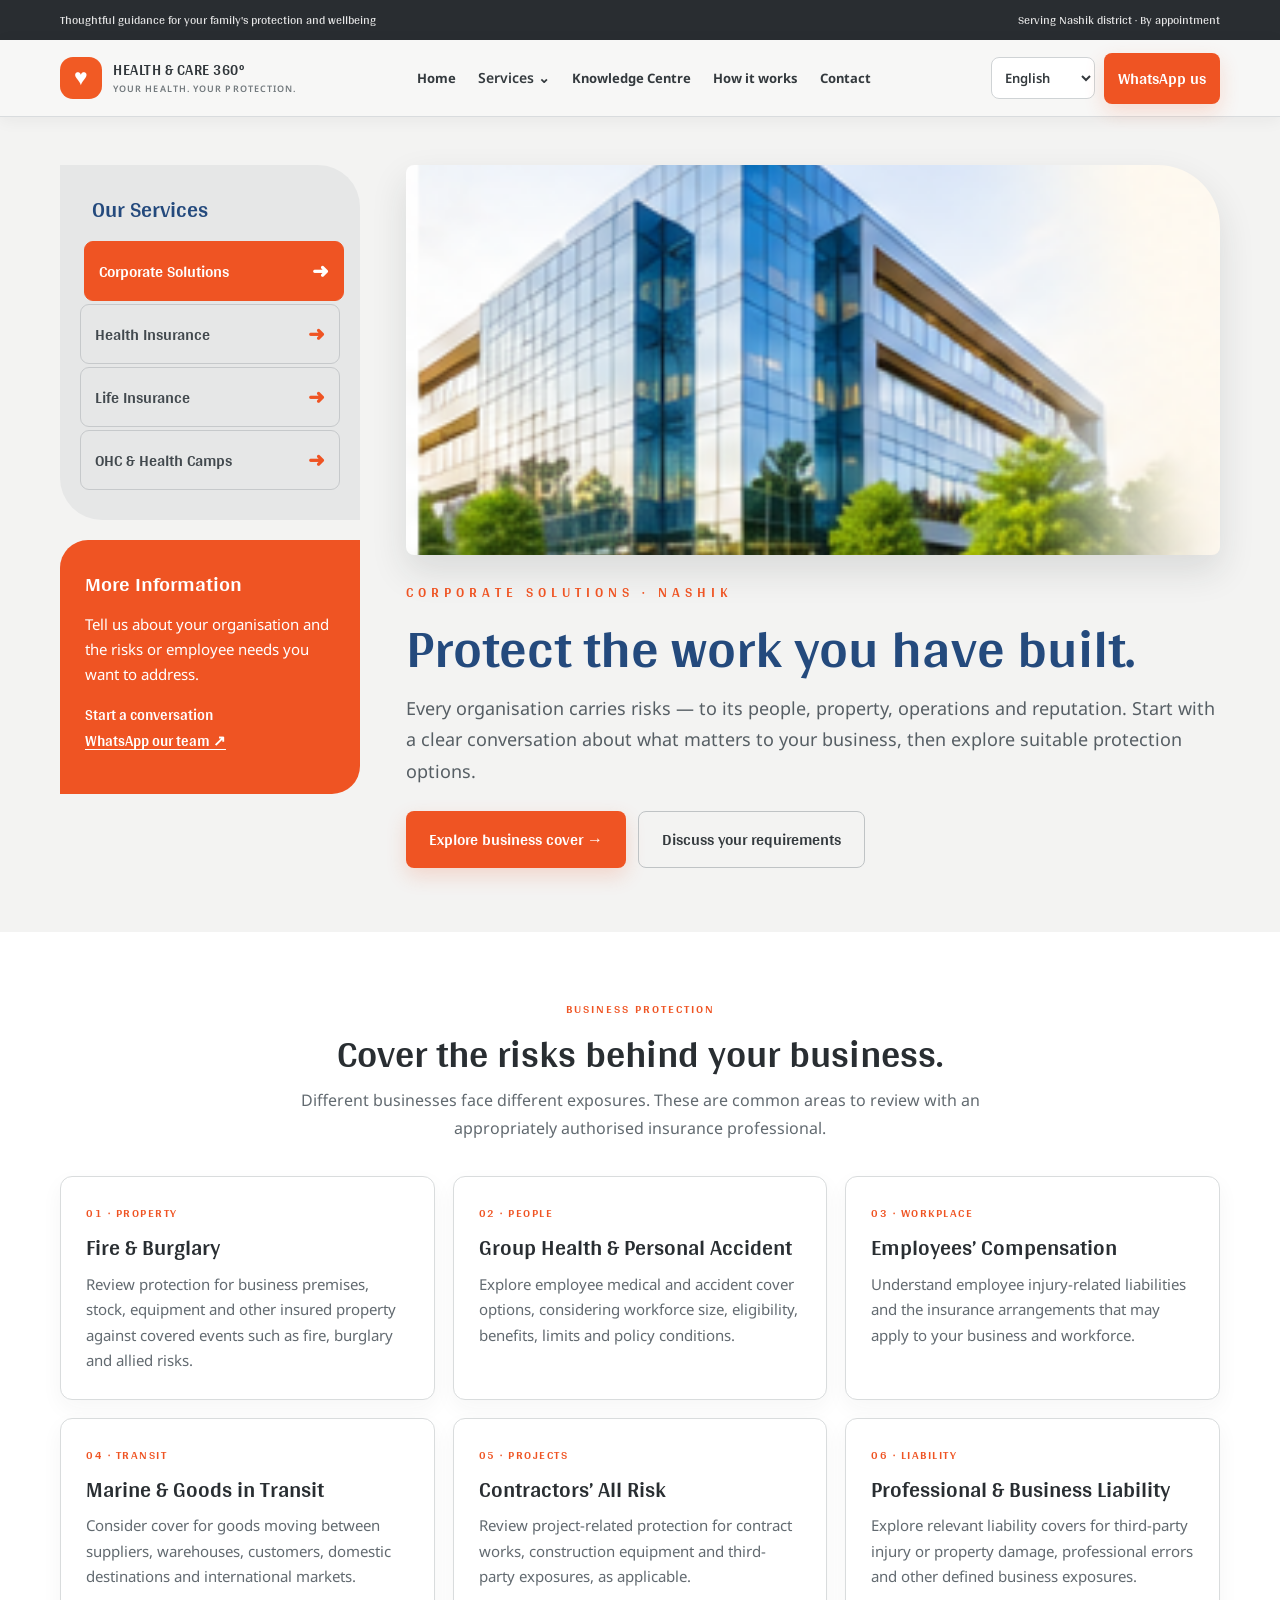
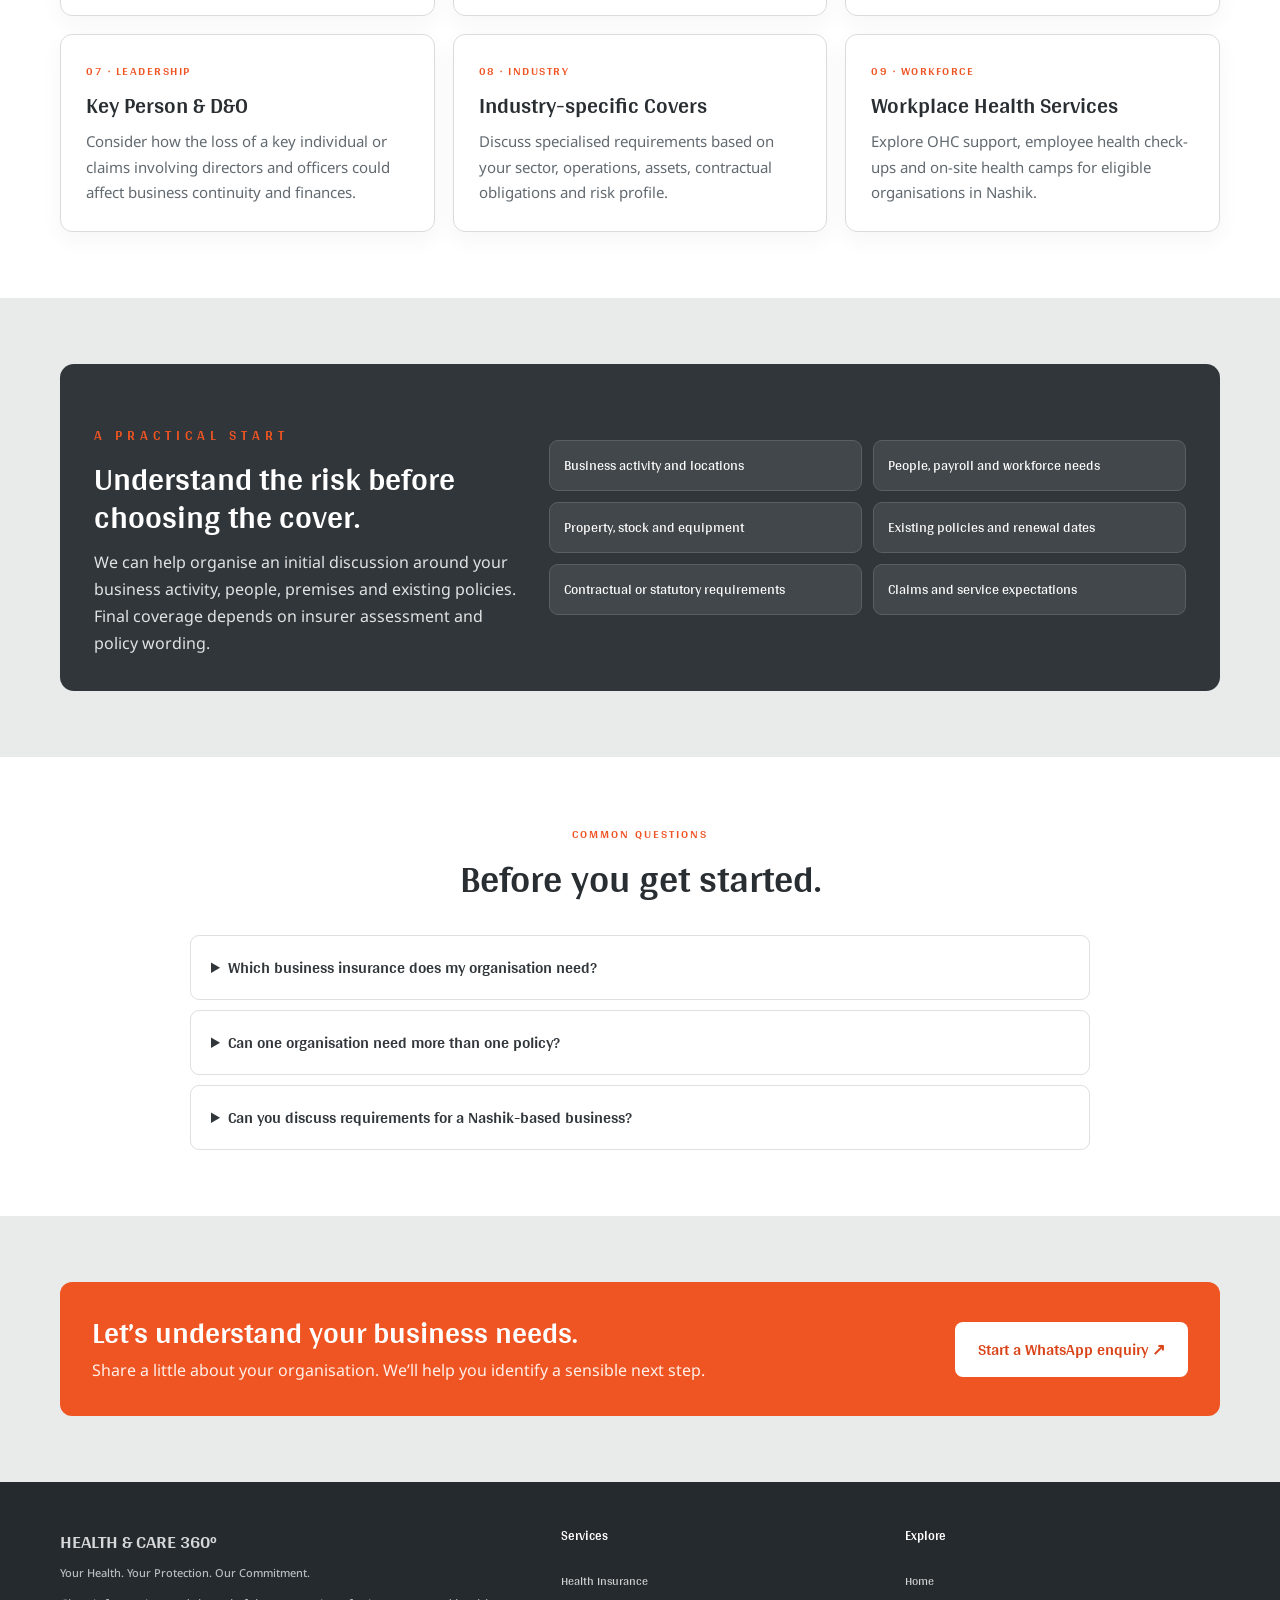
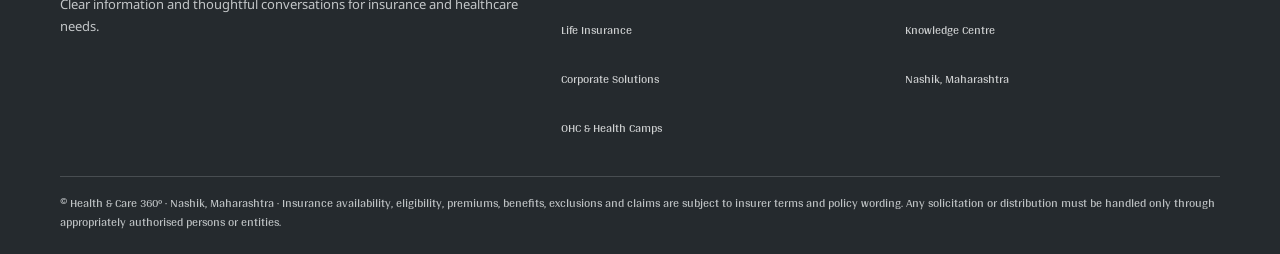
==== commit 7f2bc8bf: "Updated Navigation across and mobile UI fixes" ====
--- a/corporate-solutions.html
+++ b/corporate-solutions.html
@@ -1,7 +1,17 @@
 <!doctype html><html lang="en"><head><meta charset="utf-8"><meta name="viewport" content="width=device-width,initial-scale=1"><meta name="theme-color" content="#ef5423"><meta name="description" content="Clear insurance guidance in Nashik from Health & Care 360°."><title>Corporate Solutions | Health & Care 360° Nashik</title>
-<link rel="preconnect" href="https://fonts.googleapis.com"><link rel="preconnect" href="https://fonts.gstatic.com" crossorigin><link href="https://fonts.googleapis.com/css2?family=Arya:wght@400;700&family=Noto+Sans:wght@400;500;600;700&family=Noto+Sans+Devanagari:wght@400;500;600;700&display=swap" rel="stylesheet"><link rel="stylesheet" href="sample1.css"><link rel="stylesheet" href="typography.css"><link rel="stylesheet" href="brand-refresh.css"><link rel="stylesheet" href="service-pages.css"></head><body class="service-page">
+<link rel="preconnect" href="https://fonts.googleapis.com"><link rel="preconnect" href="https://fonts.gstatic.com" crossorigin><link href="https://fonts.googleapis.com/css2?family=Arya:wght@400;700&family=Noto+Sans:wght@400;500;600;700&family=Noto+Sans+Devanagari:wght@400;500;600;700&display=swap" rel="stylesheet"><link rel="stylesheet" href="sample1.css"><link rel="stylesheet" href="typography.css"><link rel="stylesheet" href="brand-refresh.css"><link rel="stylesheet" href="service-pages.css"><link rel="stylesheet" href="hc360-common-nav.css">
+</head><body class="service-page">
 <div class="topbar"><div class="wrap"><span>Thoughtful guidance for your family's protection and wellbeing</span><span>Serving Nashik district · By appointment</span></div></div>
-<header><div class="wrap nav"><a class="brand" href="index.html"><span class="logo">♥</span><span>HEALTH &amp; CARE 360°<small>YOUR HEALTH. YOUR PROTECTION.</small></span></a><nav class="navlinks"><a href="index.html">Home</a><a href="health-insurance.html">Health Insurance</a><a href="life-insurance.html">Life Insurance</a><a href="corporate-solutions.html">Corporate Solutions</a><a href="ohc.html">OHC &amp; Camps</a></nav><div class="navright"><a class="btn primary" href="https://wa.me/919665926095?text=Namaskar%2C%20I%20would%20like%20to%20know%20more%20about%20your%20corporate%20solutions." target="_blank" rel="noopener">WhatsApp us</a></div></div></header>
+<header class="hc360-site-header"><div class="wrap nav hc360-nav">
+<a class="brand" href="index.html#home" aria-label="Health and Care 360 home"><span class="logo">♥</span><span>HEALTH &amp; CARE 360°<small>YOUR HEALTH. YOUR PROTECTION.</small></span></a>
+<nav class="navlinks hc360-navlinks" id="hc360-main-nav" aria-label="Main navigation">
+<a href="index.html#home">Home</a>
+<div class="service-dropdown"><button class="service-trigger" type="button" aria-expanded="false">Services <span>⌄</span></button><div class="service-dropdown-panel">
+<a href="health-insurance.html">Health Insurance</a><a href="life-insurance.html">Life Insurance</a><a href="corporate-solutions.html">Corporate Solutions</a><a href="ohc.html">OHC &amp; Health Camps</a></div></div>
+<a href="index.html#knowledge">Knowledge Centre</a><a href="index.html#about">How it works</a><a href="index.html#contact">Contact</a>
+</nav>
+<div class="navright hc360-navright"><select class="langselect" id="lang" aria-label="Choose language" ><option value="en">English</option><option value="mr">मराठी</option><option value="hi">हिंदी</option></select><a class="btn primary hc360-nav-cta" href="https://wa.me/919665926095?text=Hello%2C%20I%20would%20like%20to%20know%20more%20about%20your%20services." target="_blank" rel="noopener">WhatsApp us</a><button class="mobilemenu hc360-menu-toggle" type="button" aria-label="Open navigation" aria-expanded="false" aria-controls="hc360-main-nav">☰</button></div>
+</div></header>
 <main>
 <section class="service-hero"><div class="wrap service-layout"><aside class="side-column"><nav class="side-menu"><h2>Our Services</h2><a href="corporate-solutions.html" class="active">Corporate Solutions</a><a href="health-insurance.html">Health Insurance</a><a href="life-insurance.html">Life Insurance</a><a href="ohc.html">OHC &amp; Health Camps</a></nav><div class="side-contact"><h3>More Information</h3><p>Tell us about your organisation and the risks or employee needs you want to address.</p><p><b>Start a conversation</b><br><a href="https://wa.me/919665926095?text=Namaskar%2C%20I%20would%20like%20to%20discuss%20corporate%20insurance%20solutions." target="_blank" rel="noopener">WhatsApp our team ↗</a></p></div></aside>
 <div class="service-main"><img class="hero-image" src="assets/corporate-card.png" alt="Business and workplace protection"><div class="service-kicker">CORPORATE SOLUTIONS · NASHIK</div><h1>Protect the work you have built.</h1><p class="service-intro">Every organisation carries risks — to its people, property, operations and reputation. Start with a clear conversation about what matters to your business, then explore suitable protection options.</p><div class="service-actions"><a class="btn primary" href="#solutions">Explore business cover →</a><a class="btn outline" href="https://wa.me/919665926095?text=Namaskar%2C%20I%20would%20like%20to%20discuss%20corporate%20insurance%20for%20my%20organisation." target="_blank" rel="noopener">Discuss your requirements</a></div></div></div></section>
@@ -19,4 +29,5 @@
 <section class="service-content grey"><div class="wrap"><div class="feature-band"><div><div class="service-kicker">A PRACTICAL START</div><h2>Understand the risk before choosing the cover.</h2><p>We can help organise an initial discussion around your business activity, people, premises and existing policies. Final coverage depends on insurer assessment and policy wording.</p></div><div class="feature-list"><span>Business activity and locations</span><span>People, payroll and workforce needs</span><span>Property, stock and equipment</span><span>Existing policies and renewal dates</span><span>Contractual or statutory requirements</span><span>Claims and service expectations</span></div></div></div></section>
 <section class="service-content"><div class="wrap"><div class="content-heading"><div class="kicker">COMMON QUESTIONS</div><h2>Before you get started.</h2></div><div class="faq"><details><summary>Which business insurance does my organisation need?</summary><p>It depends on your sector, operations, assets, workforce, contracts and risk exposures. A needs discussion can help identify what should be reviewed; the insurer determines terms and acceptance.</p></details><details><summary>Can one organisation need more than one policy?</summary><p>Yes. Property, employee, transit, project and liability exposures are different. The appropriate combination depends on the organisation and the terms available from insurers.</p></details><details><summary>Can you discuss requirements for a Nashik-based business?</summary><p>Yes. Enquiries from businesses in Nashik district are welcome. Any service, placement or support will be subject to authorisation, insurer arrangements and availability.</p></details></div></div></section>
 <section class="service-content grey"><div class="wrap"><div class="bottom-cta"><div><h2>Let’s understand your business needs.</h2><p>Share a little about your organisation. We’ll help you identify a sensible next step.</p></div><a class="btn" href="https://wa.me/919665926095?text=Namaskar%2C%20I%20would%20like%20to%20discuss%20corporate%20insurance%20solutions%20for%20my%20business." target="_blank" rel="noopener">Start a WhatsApp enquiry ↗</a></div></div></section>
-</main><footer><div class="wrap"><div class="footergrid"><div><div class="footerbrand">HEALTH &amp; CARE 360°<small>Your Health. Your Protection. Our Commitment.</small></div><p style="font-size:13px;color:#c3c6c8;line-height:1.7">Clear information and thoughtful conversations for insurance and healthcare needs.</p></div><div class="footercol"><b>Services</b><a href="health-insurance.html">Health Insurance</a><a href="life-insurance.html">Life Insurance</a><a href="corporate-solutions.html">Corporate Solutions</a><a href="ohc.html">OHC &amp; Health Camps</a></div><div class="footercol"><b>Explore</b><a href="index.html">Home</a><a href="index.html#knowledge">Knowledge Centre</a><span>Nashik, Maharashtra</span></div></div><div class="disclaimer">© Health &amp; Care 360° · Nashik, Maharashtra · Insurance availability, eligibility, premiums, benefits, exclusions and claims are subject to insurer terms and policy wording. Any solicitation or distribution must be handled only through appropriately authorised persons or entities.</div></div></footer></body></html>+</main><footer><div class="wrap"><div class="footergrid"><div><div class="footerbrand">HEALTH &amp; CARE 360°<small>Your Health. Your Protection. Our Commitment.</small></div><p style="font-size:13px;color:#c3c6c8;line-height:1.7">Clear information and thoughtful conversations for insurance and healthcare needs.</p></div><div class="footercol"><b>Services</b><a href="health-insurance.html">Health Insurance</a><a href="life-insurance.html">Life Insurance</a><a href="corporate-solutions.html">Corporate Solutions</a><a href="ohc.html">OHC &amp; Health Camps</a></div><div class="footercol"><b>Explore</b><a href="index.html">Home</a><a href="index.html#knowledge">Knowledge Centre</a><span>Nashik, Maharashtra</span></div></div><div class="disclaimer">© Health &amp; Care 360° · Nashik, Maharashtra · Insurance availability, eligibility, premiums, benefits, exclusions and claims are subject to insurer terms and policy wording. Any solicitation or distribution must be handled only through appropriately authorised persons or entities.</div></div></footer><script src="hc360-common-nav.js" defer></script>
+</body></html>
--- a/hc360-common-nav.css
+++ b/hc360-common-nav.css
@@ -0,0 +1,22 @@
+/* Health & Care 360 — one shared navigation system across every page */
+.hc360-site-header{position:sticky;top:0;z-index:1000;background:rgba(247,247,246,.97);backdrop-filter:blur(12px);border-bottom:1px solid #d9dcde;box-shadow:0 3px 16px rgba(35,40,44,.055)}
+.hc360-nav{display:flex;align-items:center;justify-content:space-between;gap:20px;min-height:82px;padding-top:10px;padding-bottom:10px}
+.hc360-nav .brand{display:flex;align-items:center;gap:11px;flex:0 0 auto;min-width:205px;text-decoration:none;color:#30363a;font-weight:700;letter-spacing:.035em;line-height:1.1;font-size:15px}
+.hc360-nav .brand .logo{width:42px;height:42px;display:grid;place-items:center;flex:0 0 42px;border-radius:13px;background:#f15a24;color:#fff;font-size:23px}
+.hc360-nav .brand small{display:block;margin-top:5px;color:#72797d;font-size:9px;letter-spacing:.12em;font-weight:600}
+.hc360-navlinks{display:flex;align-items:center;justify-content:center;gap:clamp(12px,1.6vw,24px);flex:1;min-width:0}
+.hc360-navlinks>a,.hc360-navlinks .service-trigger{font-family:inherit;font-weight:600;font-size:14px;line-height:1.3;color:#343a3e;text-decoration:none;white-space:nowrap;background:none;border:0;padding:12px 0;cursor:pointer}
+.hc360-navlinks>a:hover,.hc360-navlinks .service-trigger:hover{color:#e65320}
+.hc360-nav .service-dropdown{position:relative}
+.hc360-nav .service-dropdown-panel{display:none;position:absolute;top:100%;left:-16px;min-width:225px;padding:9px;background:#fff;border:1px solid #e0e2e3;border-radius:12px;box-shadow:0 14px 34px rgba(25,30,34,.14)}
+.hc360-nav .service-dropdown:hover .service-dropdown-panel,.hc360-nav .service-dropdown:focus-within .service-dropdown-panel,.hc360-nav .service-dropdown.is-open .service-dropdown-panel{display:block}
+.hc360-nav .service-dropdown-panel a{display:block;padding:11px 12px;border-radius:8px;color:#343a3e;text-decoration:none;font-size:14px}
+.hc360-nav .service-dropdown-panel a:hover{background:#f5eee9;color:#d94b1b}
+.hc360-navright{display:flex;align-items:center;gap:9px;flex:0 0 auto}
+.hc360-nav .langselect{min-width:104px;max-width:116px;padding:10px 9px;border:1px solid #cfd3d5;border-radius:8px;background:#fff;color:#343a3e;font-family:inherit;font-weight:600;font-size:13px}
+.hc360-nav .sample-variant-link{white-space:nowrap;font-size:12px;color:#d94b1b;text-decoration:none;font-weight:700}
+.hc360-nav .hc360-nav-cta{white-space:nowrap;padding:11px 14px}
+.hc360-menu-toggle{display:none;border:1px solid #d2d5d6;background:#fff;color:#343a3e;border-radius:9px;width:42px;height:42px;font-size:23px;line-height:1;cursor:pointer}
+@media(max-width:980px){.hc360-nav{gap:12px}.hc360-nav .brand{min-width:185px;font-size:13px}.hc360-navlinks{gap:12px}.hc360-navlinks>a,.hc360-navlinks .service-trigger{font-size:13px}.hc360-nav .hc360-nav-cta{display:none}}
+@media(max-width:760px){.hc360-nav{position:relative;min-height:68px;padding:9px 0;gap:8px;flex-wrap:nowrap}.hc360-nav .brand{min-width:0;flex:1 1 auto;gap:8px;font-size:12px;letter-spacing:0;white-space:nowrap}.hc360-nav .brand .logo{width:36px;height:36px;flex-basis:36px;border-radius:10px;font-size:20px}.hc360-nav .brand small{display:none}.hc360-navright{gap:7px}.hc360-nav .sample-variant-link{font-size:10px}.hc360-nav .langselect{width:82px;min-width:82px;padding:9px 5px;font-size:11px}.hc360-menu-toggle{display:inline-grid;place-items:center;flex:0 0 40px;width:40px;height:40px}.hc360-navlinks{display:none;position:absolute;top:calc(100% + 1px);left:-16px;right:-16px;background:#f7f7f6;border-bottom:1px solid #d9dcde;box-shadow:0 12px 22px rgba(25,30,34,.12);padding:12px 18px 18px;align-items:stretch;flex-direction:column;gap:2px}.hc360-navlinks.is-open{display:flex}.hc360-navlinks>a,.hc360-navlinks .service-trigger{display:flex;width:100%;padding:13px 10px;font-size:15px;text-align:left;border-radius:8px}.hc360-navlinks>a:hover,.hc360-navlinks .service-trigger:hover{background:#f0e9e4}.hc360-nav .service-dropdown{width:100%}.hc360-nav .service-dropdown-panel{position:static;box-shadow:none;border:0;background:#efefed;border-radius:9px;margin:0 0 5px;padding:5px 8px}.hc360-nav .service-dropdown-panel a{padding:11px 12px;font-size:14px}}
+@media(max-width:370px){.hc360-nav .brand{font-size:10px}.hc360-nav .brand .logo{width:32px;height:32px;flex-basis:32px}.hc360-nav .sample-variant-link{display:none}.hc360-nav .langselect{width:74px;min-width:74px}}
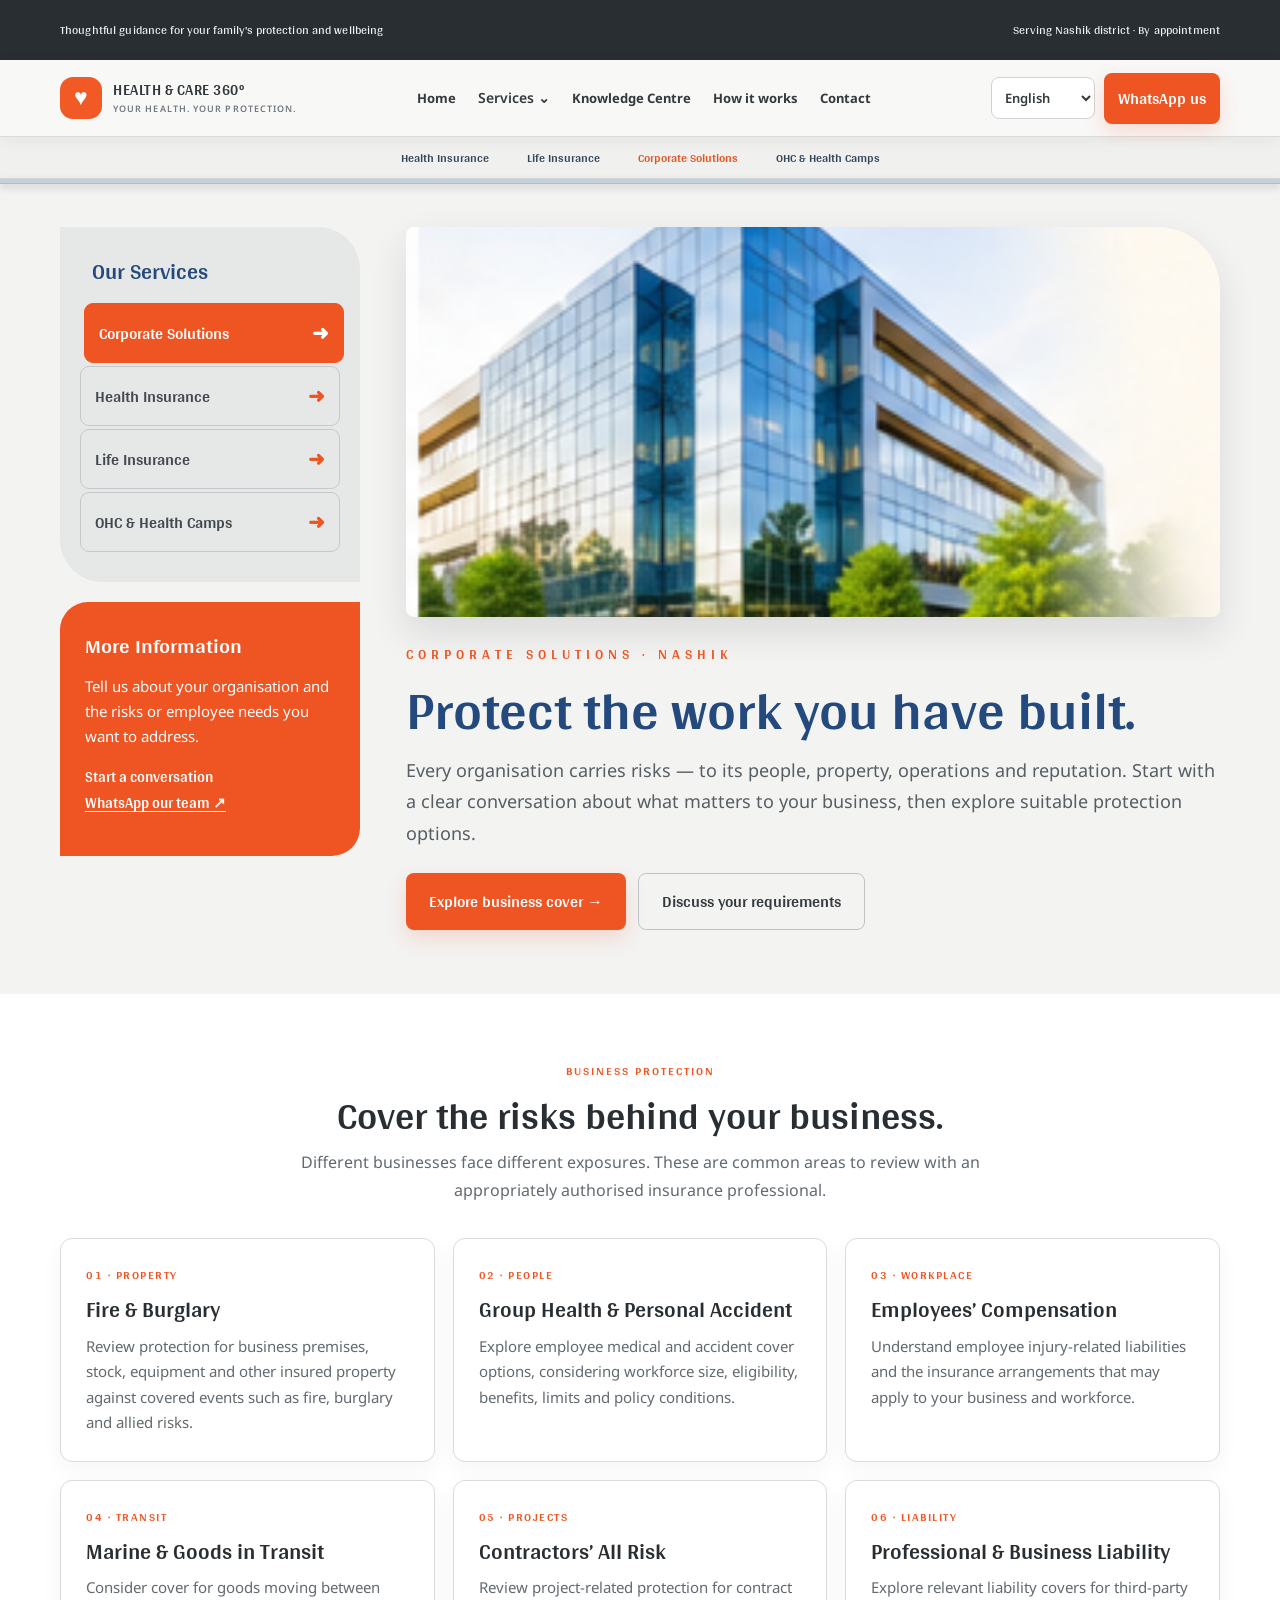
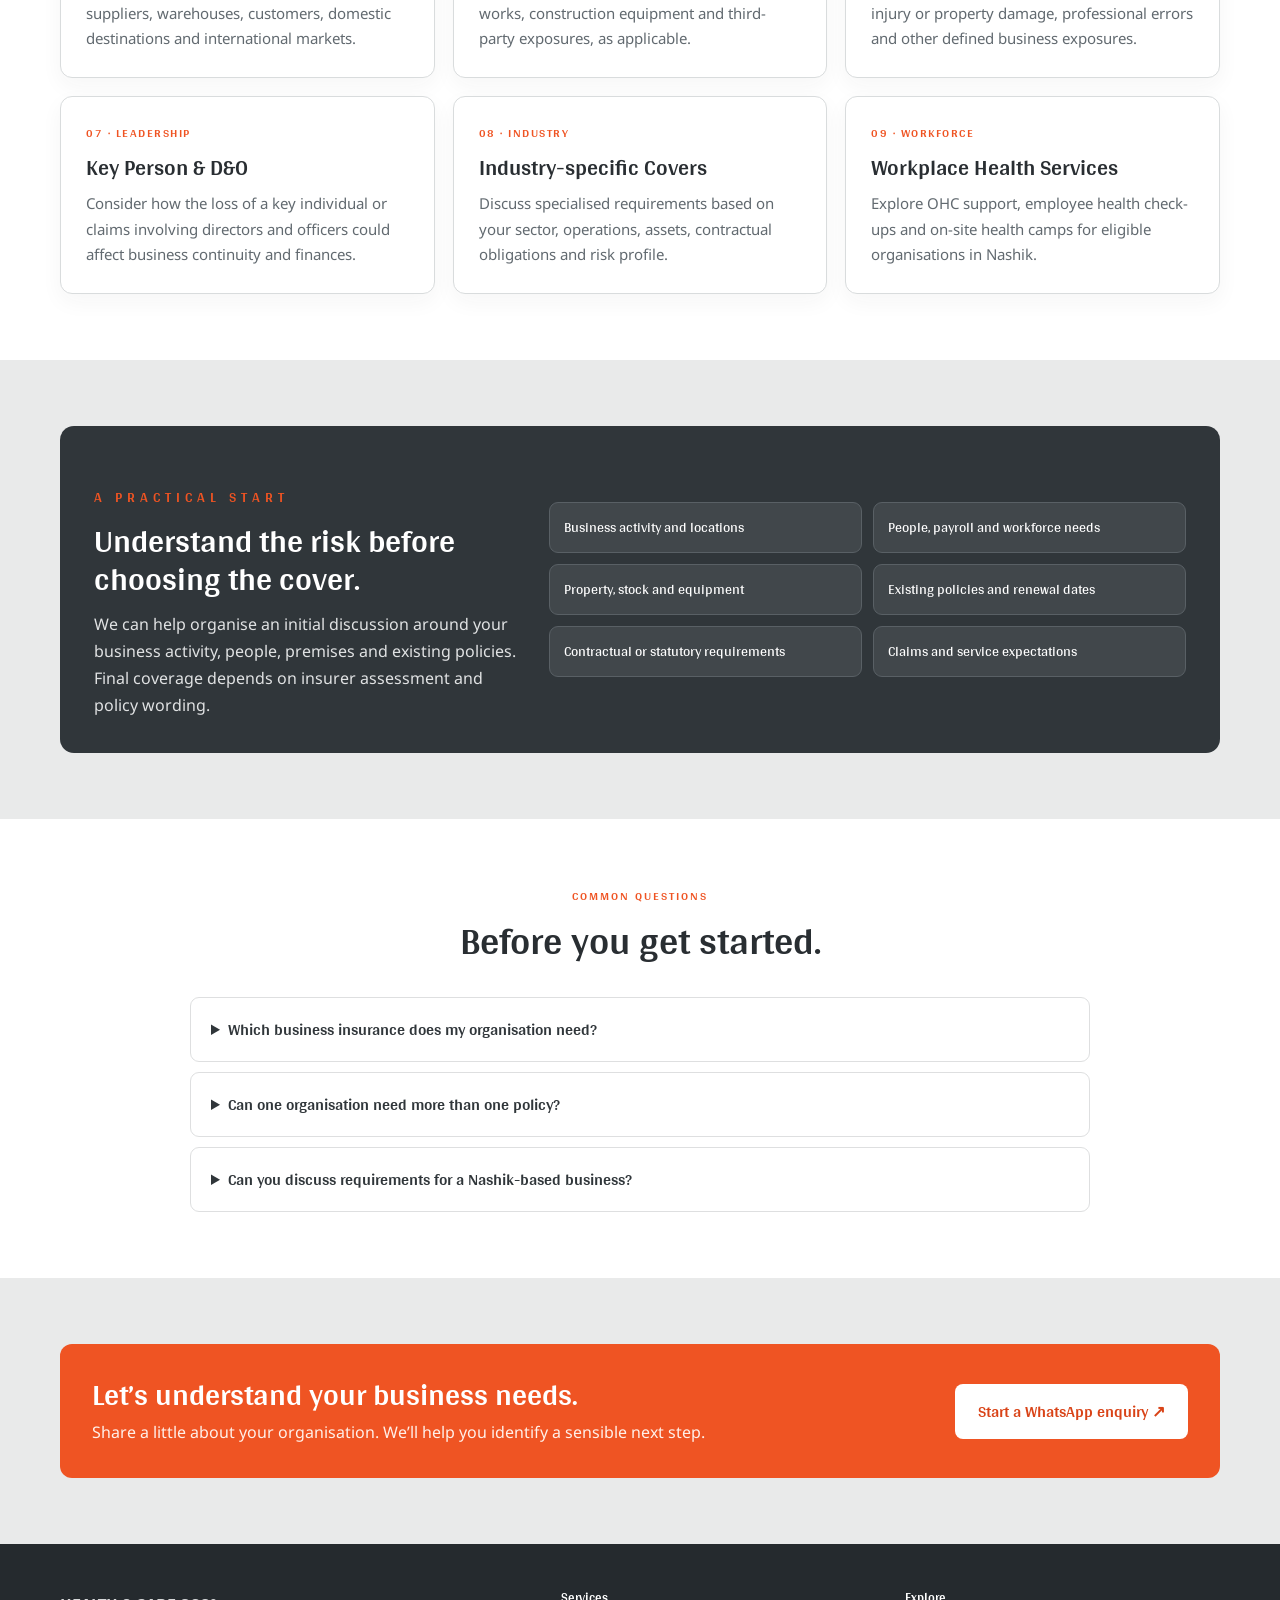
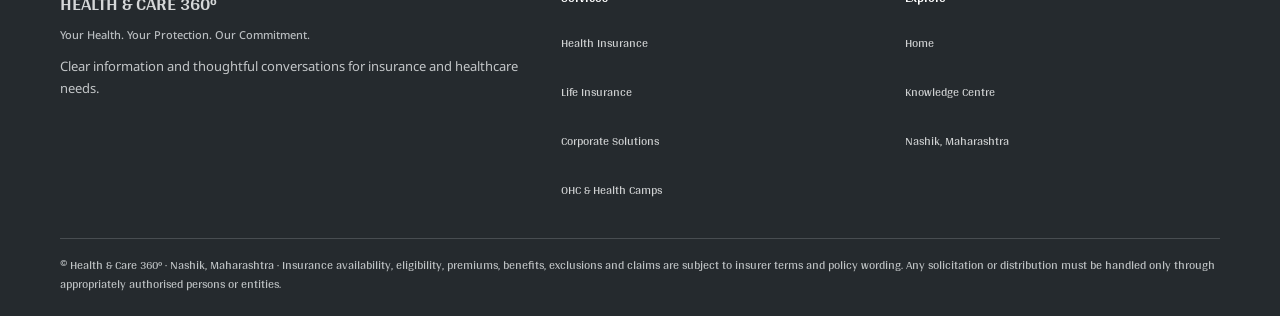
==== commit 7cc362cc: "FIX" ====
--- a/corporate-solutions.html
+++ b/corporate-solutions.html
@@ -1,17 +1,8 @@
 <!doctype html><html lang="en"><head><meta charset="utf-8"><meta name="viewport" content="width=device-width,initial-scale=1"><meta name="theme-color" content="#ef5423"><meta name="description" content="Clear insurance guidance in Nashik from Health & Care 360°."><title>Corporate Solutions | Health & Care 360° Nashik</title>
 <link rel="preconnect" href="https://fonts.googleapis.com"><link rel="preconnect" href="https://fonts.gstatic.com" crossorigin><link href="https://fonts.googleapis.com/css2?family=Arya:wght@400;700&family=Noto+Sans:wght@400;500;600;700&family=Noto+Sans+Devanagari:wght@400;500;600;700&display=swap" rel="stylesheet"><link rel="stylesheet" href="sample1.css"><link rel="stylesheet" href="typography.css"><link rel="stylesheet" href="brand-refresh.css"><link rel="stylesheet" href="service-pages.css"><link rel="stylesheet" href="hc360-common-nav.css">
 </head><body class="service-page">
-<div class="topbar"><div class="wrap"><span>Thoughtful guidance for your family's protection and wellbeing</span><span>Serving Nashik district · By appointment</span></div></div>
-<header class="hc360-site-header"><div class="wrap nav hc360-nav">
-<a class="brand" href="index.html#home" aria-label="Health and Care 360 home"><span class="logo">♥</span><span>HEALTH &amp; CARE 360°<small>YOUR HEALTH. YOUR PROTECTION.</small></span></a>
-<nav class="navlinks hc360-navlinks" id="hc360-main-nav" aria-label="Main navigation">
-<a href="index.html#home">Home</a>
-<div class="service-dropdown"><button class="service-trigger" type="button" aria-expanded="false">Services <span>⌄</span></button><div class="service-dropdown-panel">
-<a href="health-insurance.html">Health Insurance</a><a href="life-insurance.html">Life Insurance</a><a href="corporate-solutions.html">Corporate Solutions</a><a href="ohc.html">OHC &amp; Health Camps</a></div></div>
-<a href="index.html#knowledge">Knowledge Centre</a><a href="index.html#about">How it works</a><a href="index.html#contact">Contact</a>
-</nav>
-<div class="navright hc360-navright"><select class="langselect" id="lang" aria-label="Choose language" ><option value="en">English</option><option value="mr">मराठी</option><option value="hi">हिंदी</option></select><a class="btn primary hc360-nav-cta" href="https://wa.me/919665926095?text=Hello%2C%20I%20would%20like%20to%20know%20more%20about%20your%20services." target="_blank" rel="noopener">WhatsApp us</a><button class="mobilemenu hc360-menu-toggle" type="button" aria-label="Open navigation" aria-expanded="false" aria-controls="hc360-main-nav">☰</button></div>
-</div></header>
+<div id="hc360-language-holder" hidden><select class="langselect" id="lang" aria-label="Choose language" ><option value="en">English</option><option value="mr">मराठी</option><option value="hi">हिंदी</option></select></div>
+<div id="hc360-shared-header" aria-live="off"></div>
 <main>
 <section class="service-hero"><div class="wrap service-layout"><aside class="side-column"><nav class="side-menu"><h2>Our Services</h2><a href="corporate-solutions.html" class="active">Corporate Solutions</a><a href="health-insurance.html">Health Insurance</a><a href="life-insurance.html">Life Insurance</a><a href="ohc.html">OHC &amp; Health Camps</a></nav><div class="side-contact"><h3>More Information</h3><p>Tell us about your organisation and the risks or employee needs you want to address.</p><p><b>Start a conversation</b><br><a href="https://wa.me/919665926095?text=Namaskar%2C%20I%20would%20like%20to%20discuss%20corporate%20insurance%20solutions." target="_blank" rel="noopener">WhatsApp our team ↗</a></p></div></aside>
 <div class="service-main"><img class="hero-image" src="assets/corporate-card.png" alt="Business and workplace protection"><div class="service-kicker">CORPORATE SOLUTIONS · NASHIK</div><h1>Protect the work you have built.</h1><p class="service-intro">Every organisation carries risks — to its people, property, operations and reputation. Start with a clear conversation about what matters to your business, then explore suitable protection options.</p><div class="service-actions"><a class="btn primary" href="#solutions">Explore business cover →</a><a class="btn outline" href="https://wa.me/919665926095?text=Namaskar%2C%20I%20would%20like%20to%20discuss%20corporate%20insurance%20for%20my%20organisation." target="_blank" rel="noopener">Discuss your requirements</a></div></div></div></section>
--- a/hc360-common-nav.css
+++ b/hc360-common-nav.css
@@ -1,6 +1,9 @@
-/* Health & Care 360 — one shared navigation system across every page */
-.hc360-site-header{position:sticky;top:0;z-index:1000;background:rgba(247,247,246,.97);backdrop-filter:blur(12px);border-bottom:1px solid #d9dcde;box-shadow:0 3px 16px rgba(35,40,44,.055)}
-.hc360-nav{display:flex;align-items:center;justify-content:space-between;gap:20px;min-height:82px;padding-top:10px;padding-bottom:10px}
+/* Health & Care 360° shared header component */
+.topbar{background:#292e32;color:#f2f3f3;font-size:12px;letter-spacing:.01em}
+.topbar .wrap{display:flex;justify-content:space-between;align-items:center;gap:12px;padding:10px 0}
+.hc360-site-header{position:sticky;top:0;z-index:1000;background:rgba(248,248,247,.98);backdrop-filter:blur(12px);border-bottom:1px solid #d9dcde;box-shadow:0 3px 16px rgba(35,40,44,.055)}
+.hc360-nav{display:flex;align-items:center;gap:14px;min-height:70px;padding-top:7px;padding-bottom:7px}
+.hc360-menu-toggle{display:none;border:1px solid #d2d5d6;background:#fff;color:#343a3e;border-radius:9px;width:42px;height:42px;font-size:23px;line-height:1;cursor:pointer;flex:0 0 42px}
 .hc360-nav .brand{display:flex;align-items:center;gap:11px;flex:0 0 auto;min-width:205px;text-decoration:none;color:#30363a;font-weight:700;letter-spacing:.035em;line-height:1.1;font-size:15px}
 .hc360-nav .brand .logo{width:42px;height:42px;display:grid;place-items:center;flex:0 0 42px;border-radius:13px;background:#f15a24;color:#fff;font-size:23px}
 .hc360-nav .brand small{display:block;margin-top:5px;color:#72797d;font-size:9px;letter-spacing:.12em;font-weight:600}
@@ -11,12 +14,34 @@
 .hc360-nav .service-dropdown-panel{display:none;position:absolute;top:100%;left:-16px;min-width:225px;padding:9px;background:#fff;border:1px solid #e0e2e3;border-radius:12px;box-shadow:0 14px 34px rgba(25,30,34,.14)}
 .hc360-nav .service-dropdown:hover .service-dropdown-panel,.hc360-nav .service-dropdown:focus-within .service-dropdown-panel,.hc360-nav .service-dropdown.is-open .service-dropdown-panel{display:block}
 .hc360-nav .service-dropdown-panel a{display:block;padding:11px 12px;border-radius:8px;color:#343a3e;text-decoration:none;font-size:14px}
-.hc360-nav .service-dropdown-panel a:hover{background:#f5eee9;color:#d94b1b}
+.hc360-nav .service-dropdown-panel a:hover{background:#fff0e9;color:#d94b1b}
 .hc360-navright{display:flex;align-items:center;gap:9px;flex:0 0 auto}
 .hc360-nav .langselect{min-width:104px;max-width:116px;padding:10px 9px;border:1px solid #cfd3d5;border-radius:8px;background:#fff;color:#343a3e;font-family:inherit;font-weight:600;font-size:13px}
-.hc360-nav .sample-variant-link{white-space:nowrap;font-size:12px;color:#d94b1b;text-decoration:none;font-weight:700}
 .hc360-nav .hc360-nav-cta{white-space:nowrap;padding:11px 14px}
-.hc360-menu-toggle{display:none;border:1px solid #d2d5d6;background:#fff;color:#343a3e;border-radius:9px;width:42px;height:42px;font-size:23px;line-height:1;cursor:pointer}
-@media(max-width:980px){.hc360-nav{gap:12px}.hc360-nav .brand{min-width:185px;font-size:13px}.hc360-navlinks{gap:12px}.hc360-navlinks>a,.hc360-navlinks .service-trigger{font-size:13px}.hc360-nav .hc360-nav-cta{display:none}}
-@media(max-width:760px){.hc360-nav{position:relative;min-height:68px;padding:9px 0;gap:8px;flex-wrap:nowrap}.hc360-nav .brand{min-width:0;flex:1 1 auto;gap:8px;font-size:12px;letter-spacing:0;white-space:nowrap}.hc360-nav .brand .logo{width:36px;height:36px;flex-basis:36px;border-radius:10px;font-size:20px}.hc360-nav .brand small{display:none}.hc360-navright{gap:7px}.hc360-nav .sample-variant-link{font-size:10px}.hc360-nav .langselect{width:82px;min-width:82px;padding:9px 5px;font-size:11px}.hc360-menu-toggle{display:inline-grid;place-items:center;flex:0 0 40px;width:40px;height:40px}.hc360-navlinks{display:none;position:absolute;top:calc(100% + 1px);left:-16px;right:-16px;background:#f7f7f6;border-bottom:1px solid #d9dcde;box-shadow:0 12px 22px rgba(25,30,34,.12);padding:12px 18px 18px;align-items:stretch;flex-direction:column;gap:2px}.hc360-navlinks.is-open{display:flex}.hc360-navlinks>a,.hc360-navlinks .service-trigger{display:flex;width:100%;padding:13px 10px;font-size:15px;text-align:left;border-radius:8px}.hc360-navlinks>a:hover,.hc360-navlinks .service-trigger:hover{background:#f0e9e4}.hc360-nav .service-dropdown{width:100%}.hc360-nav .service-dropdown-panel{position:static;box-shadow:none;border:0;background:#efefed;border-radius:9px;margin:0 0 5px;padding:5px 8px}.hc360-nav .service-dropdown-panel a{padding:11px 12px;font-size:14px}}
-@media(max-width:370px){.hc360-nav .brand{font-size:10px}.hc360-nav .brand .logo{width:32px;height:32px;flex-basis:32px}.hc360-nav .sample-variant-link{display:none}.hc360-nav .langselect{width:74px;min-width:74px}}
+.hc360-quicknav{position:relative;z-index:5;display:flex;align-items:center;justify-content:center;gap:clamp(16px,3vw,38px);min-height:42px;padding:8px 16px;background:#f0f1ef;border-bottom:1px solid #d9dcde;overflow-x:auto;overscroll-behavior-x:contain;scrollbar-width:none;-webkit-overflow-scrolling:touch}
+.hc360-quicknav::-webkit-scrollbar{display:none}
+.hc360-quicknav a{flex:0 0 auto;color:#34485a;text-decoration:none;font-size:12px;font-weight:700;white-space:nowrap}
+.hc360-quicknav a:hover,.hc360-quicknav a[aria-current="page"]{color:#e65320}
+.hc360-menu-backdrop{position:fixed;inset:0;background:rgba(14,22,28,.42);z-index:1190;opacity:0;visibility:hidden;transition:.25s}
+.hc360-menu-backdrop.is-visible{opacity:1;visibility:visible}
+.hc360-progress{position:fixed!important;top:var(--hc360-progress-top,112px)!important;left:0;right:0;width:100%;height:5px;z-index:999;margin:0;padding:0;display:block;overflow:hidden;pointer-events:none;background:#c5d0da;border:0;border-bottom:1px solid #aebdca;box-shadow:0 3px 8px rgba(16,42,67,.2)}
+.hc360-progress span{display:block;width:0;height:100%;background:#123f68;box-shadow:0 0 5px rgba(18,63,104,.45);transition:width .08s linear;will-change:width}
+@media(max-width:1100px){
+ .hc360-nav{min-height:64px;padding:7px 0;gap:9px}
+ .hc360-menu-toggle{display:inline-grid;place-items:center;order:0}
+ .hc360-nav .brand{min-width:0;flex:0 1 auto;order:1;gap:8px;font-size:12px;letter-spacing:0;white-space:nowrap}
+ .hc360-nav .brand .logo{width:36px;height:36px;flex-basis:36px;border-radius:10px;font-size:20px}
+ .hc360-nav .brand small{display:none}
+ .hc360-navright{order:3;margin-left:auto;gap:7px}
+ .hc360-nav .langselect{width:88px;min-width:88px;padding:8px 5px;font-size:12px}
+ .hc360-nav .hc360-nav-cta{display:none}
+ .hc360-navlinks{display:flex;position:fixed;top:0;left:0;bottom:0;width:min(82vw,340px);height:100dvh;z-index:1200;background:#f8f8f7;border:0;border-right:1px solid #d7dadd;box-shadow:18px 0 45px rgba(16,25,32,.22);padding:88px 20px 24px;align-items:stretch;flex-direction:column;gap:3px;overflow-y:auto;transform:translateX(-110%);visibility:hidden;transition:transform .28s ease,visibility .28s}
+ .hc360-navlinks.is-open{transform:translateX(0);visibility:visible}
+ .hc360-navlinks>a,.hc360-navlinks .service-trigger{display:flex;width:100%;padding:14px 12px;font-size:16px;text-align:left;border-radius:9px}
+ .hc360-nav .service-dropdown{width:100%}
+ .hc360-nav .service-dropdown-panel{position:static;box-shadow:none;border:0;background:#efefed;border-radius:9px;margin:0 0 6px;padding:5px 8px}
+ .hc360-nav .service-dropdown-panel a{padding:12px;font-size:15px}
+ .hc360-quicknav{justify-content:flex-start;gap:24px;min-height:40px;padding-left:16px;padding-right:16px}
+}
+@media(max-width:430px){.topbar .wrap{font-size:10px;padding:8px 0}.topbar .wrap span:first-child{max-width:58%;line-height:1.35}.topbar .wrap span:last-child{white-space:nowrap;font-size:9px}.hc360-nav{gap:7px}.hc360-nav .brand{font-size:10px}.hc360-nav .brand .logo{width:33px;height:33px;flex-basis:33px}.hc360-menu-toggle{width:38px;height:38px;flex-basis:38px}.hc360-nav .langselect{width:78px;min-width:78px;font-size:11px}.hc360-quicknav{gap:20px}}
+@media(prefers-reduced-motion:reduce){.hc360-progress span,.hc360-navlinks,.hc360-menu-backdrop{transition:none}}
